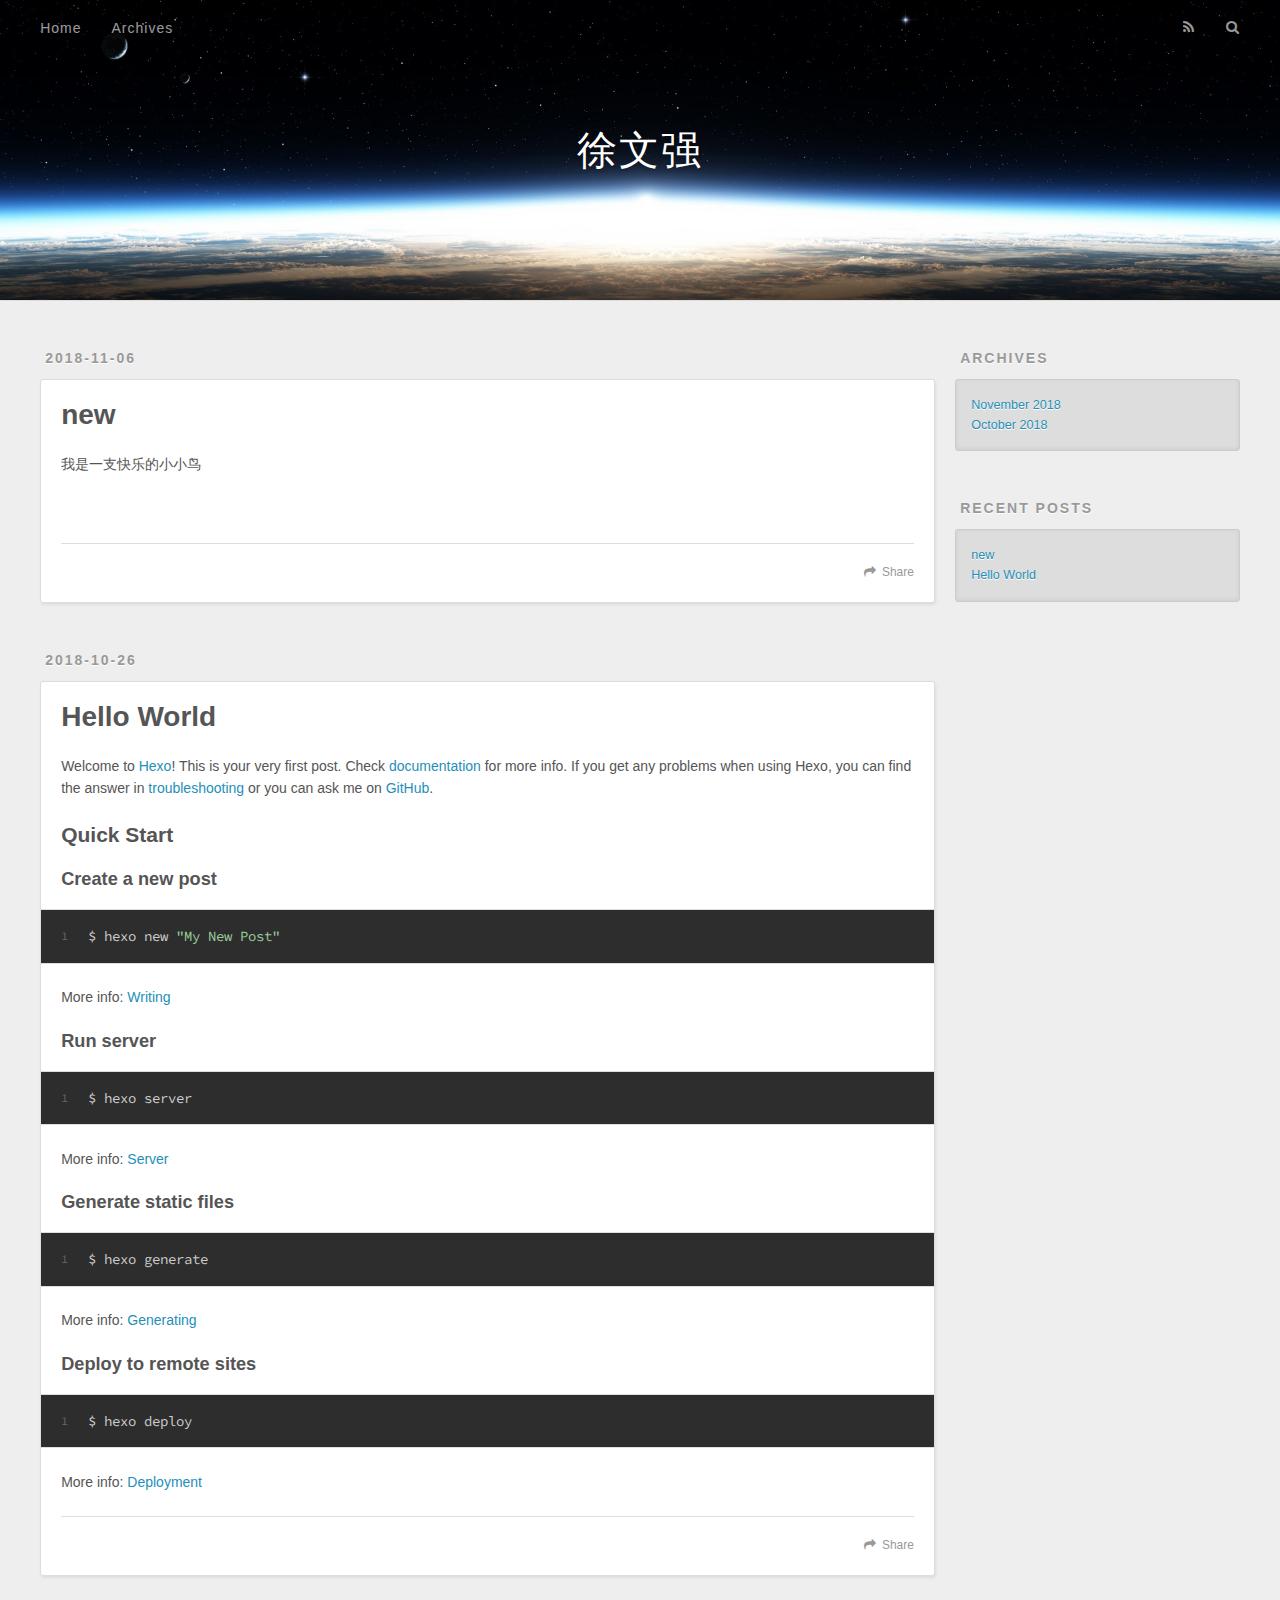
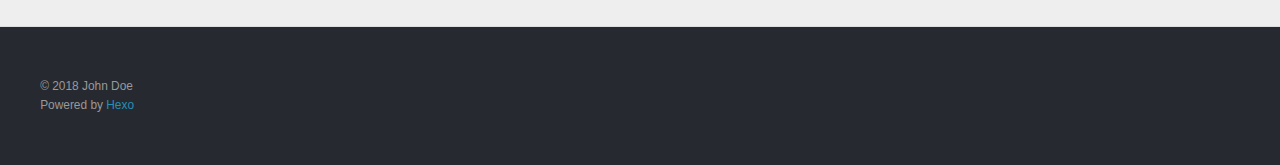
==== index.html @ 840faae7 "Site updated: 2018-11-06 19:51:55" ====
<!DOCTYPE html>
<html>
<head><meta name="generator" content="Hexo 3.8.0">
  <meta charset="utf-8">
  

  
  <title>徐文强</title>
  <meta name="viewport" content="width=device-width, initial-scale=1, maximum-scale=1">
  <meta property="og:type" content="website">
<meta property="og:title" content="徐文强">
<meta property="og:url" content="http://yoursite.com/index.html">
<meta property="og:site_name" content="徐文强">
<meta property="og:locale" content="default">
<meta name="twitter:card" content="summary">
<meta name="twitter:title" content="徐文强">
  
    <link rel="alternate" href="/atom.xml" title="徐文强" type="application/atom+xml">
  
  
    <link rel="icon" href="/favicon.png">
  
  
    <link href="//fonts.googleapis.com/css?family=Source+Code+Pro" rel="stylesheet" type="text/css">
  
  <link rel="stylesheet" href="/css/style.css">
</head>
</html>
<body>
  <div id="container">
    <div id="wrap">
      <header id="header">
  <div id="banner"></div>
  <div id="header-outer" class="outer">
    <div id="header-title" class="inner">
      <h1 id="logo-wrap">
        <a href="/" id="logo">徐文强</a>
      </h1>
      
    </div>
    <div id="header-inner" class="inner">
      <nav id="main-nav">
        <a id="main-nav-toggle" class="nav-icon"></a>
        
          <a class="main-nav-link" href="/">Home</a>
        
          <a class="main-nav-link" href="/archives">Archives</a>
        
      </nav>
      <nav id="sub-nav">
        
          <a id="nav-rss-link" class="nav-icon" href="/atom.xml" title="RSS Feed"></a>
        
        <a id="nav-search-btn" class="nav-icon" title="Search"></a>
      </nav>
      <div id="search-form-wrap">
        <form action="//google.com/search" method="get" accept-charset="UTF-8" class="search-form"><input type="search" name="q" class="search-form-input" placeholder="Search"><button type="submit" class="search-form-submit">&#xF002;</button><input type="hidden" name="sitesearch" value="http://yoursite.com"></form>
      </div>
    </div>
  </div>
</header>
      <div class="outer">
        <section id="main">
  
    <article id="post-new" class="article article-type-post" itemscope="" itemprop="blogPost">
  <div class="article-meta">
    <a href="/2018/11/06/new/" class="article-date">
  <time datetime="2018-11-06T11:34:15.000Z" itemprop="datePublished">2018-11-06</time>
</a>
    
  </div>
  <div class="article-inner">
    
    
      <header class="article-header">
        
  
    <h1 itemprop="name">
      <a class="article-title" href="/2018/11/06/new/">new</a>
    </h1>
  

      </header>
    
    <div class="article-entry" itemprop="articleBody">
      
        <p>我是一支快乐的小小鸟</p>
<p><img src="https://ss2.bdstatic.com/70cFvnSh_Q1YnxGkpoWK1HF6hhy/it/u=3078873712,1340878922&amp;fm=26&amp;gp=0.jpg" alt=""></p>
<p><img src="tk.jpg" alt=""></p>

      
    </div>
    <footer class="article-footer">
      <a data-url="http://yoursite.com/2018/11/06/new/" data-id="cjo5ocd5i0000rgv8d9oegjop" class="article-share-link">Share</a>
      
      
    </footer>
  </div>
  
</article>


  
    <article id="post-hello-world" class="article article-type-post" itemscope="" itemprop="blogPost">
  <div class="article-meta">
    <a href="/2018/10/26/hello-world/" class="article-date">
  <time datetime="2018-10-26T09:02:58.783Z" itemprop="datePublished">2018-10-26</time>
</a>
    
  </div>
  <div class="article-inner">
    
    
      <header class="article-header">
        
  
    <h1 itemprop="name">
      <a class="article-title" href="/2018/10/26/hello-world/">Hello World</a>
    </h1>
  

      </header>
    
    <div class="article-entry" itemprop="articleBody">
      
        <p>Welcome to <a href="https://hexo.io/" target="_blank" rel="noopener">Hexo</a>! This is your very first post. Check <a href="https://hexo.io/docs/" target="_blank" rel="noopener">documentation</a> for more info. If you get any problems when using Hexo, you can find the answer in <a href="https://hexo.io/docs/troubleshooting.html" target="_blank" rel="noopener">troubleshooting</a> or you can ask me on <a href="https://github.com/hexojs/hexo/issues" target="_blank" rel="noopener">GitHub</a>.</p>
<h2 id="Quick-Start"><a href="#Quick-Start" class="headerlink" title="Quick Start"></a>Quick Start</h2><h3 id="Create-a-new-post"><a href="#Create-a-new-post" class="headerlink" title="Create a new post"></a>Create a new post</h3><figure class="highlight bash"><table><tr><td class="gutter"><pre><span class="line">1</span><br></pre></td><td class="code"><pre><span class="line">$ hexo new <span class="string">"My New Post"</span></span><br></pre></td></tr></table></figure>
<p>More info: <a href="https://hexo.io/docs/writing.html" target="_blank" rel="noopener">Writing</a></p>
<h3 id="Run-server"><a href="#Run-server" class="headerlink" title="Run server"></a>Run server</h3><figure class="highlight bash"><table><tr><td class="gutter"><pre><span class="line">1</span><br></pre></td><td class="code"><pre><span class="line">$ hexo server</span><br></pre></td></tr></table></figure>
<p>More info: <a href="https://hexo.io/docs/server.html" target="_blank" rel="noopener">Server</a></p>
<h3 id="Generate-static-files"><a href="#Generate-static-files" class="headerlink" title="Generate static files"></a>Generate static files</h3><figure class="highlight bash"><table><tr><td class="gutter"><pre><span class="line">1</span><br></pre></td><td class="code"><pre><span class="line">$ hexo generate</span><br></pre></td></tr></table></figure>
<p>More info: <a href="https://hexo.io/docs/generating.html" target="_blank" rel="noopener">Generating</a></p>
<h3 id="Deploy-to-remote-sites"><a href="#Deploy-to-remote-sites" class="headerlink" title="Deploy to remote sites"></a>Deploy to remote sites</h3><figure class="highlight bash"><table><tr><td class="gutter"><pre><span class="line">1</span><br></pre></td><td class="code"><pre><span class="line">$ hexo deploy</span><br></pre></td></tr></table></figure>
<p>More info: <a href="https://hexo.io/docs/deployment.html" target="_blank" rel="noopener">Deployment</a></p>

      
    </div>
    <footer class="article-footer">
      <a data-url="http://yoursite.com/2018/10/26/hello-world/" data-id="cjo5ocd6e0001rgv8rehwgqtw" class="article-share-link">Share</a>
      
      
    </footer>
  </div>
  
</article>


  


</section>
        
          <aside id="sidebar">
  
    

  
    

  
    
  
    
  <div class="widget-wrap">
    <h3 class="widget-title">Archives</h3>
    <div class="widget">
      <ul class="archive-list"><li class="archive-list-item"><a class="archive-list-link" href="/archives/2018/11/">November 2018</a></li><li class="archive-list-item"><a class="archive-list-link" href="/archives/2018/10/">October 2018</a></li></ul>
    </div>
  </div>


  
    
  <div class="widget-wrap">
    <h3 class="widget-title">Recent Posts</h3>
    <div class="widget">
      <ul>
        
          <li>
            <a href="/2018/11/06/new/">new</a>
          </li>
        
          <li>
            <a href="/2018/10/26/hello-world/">Hello World</a>
          </li>
        
      </ul>
    </div>
  </div>

  
</aside>
        
      </div>
      <footer id="footer">
  
  <div class="outer">
    <div id="footer-info" class="inner">
      &copy; 2018 John Doe<br>
      Powered by <a href="http://hexo.io/" target="_blank">Hexo</a>
    </div>
  </div>
</footer>
    </div>
    <nav id="mobile-nav">
  
    <a href="/" class="mobile-nav-link">Home</a>
  
    <a href="/archives" class="mobile-nav-link">Archives</a>
  
</nav>
    

<script src="//ajax.googleapis.com/ajax/libs/jquery/2.0.3/jquery.min.js"></script>


  <link rel="stylesheet" href="/fancybox/jquery.fancybox.css">
  <script src="/fancybox/jquery.fancybox.pack.js"></script>


<script src="/js/script.js"></script>



  </div>
</body>
</html>
---- css/style.css ----
body {
  width: 100%;
}
body:before,
body:after {
  content: "";
  display: table;
}
body:after {
  clear: both;
}
html,
body,
div,
span,
applet,
object,
iframe,
h1,
h2,
h3,
h4,
h5,
h6,
p,
blockquote,
pre,
a,
abbr,
acronym,
address,
big,
cite,
code,
del,
dfn,
em,
img,
ins,
kbd,
q,
s,
samp,
small,
strike,
strong,
sub,
sup,
tt,
var,
dl,
dt,
dd,
ol,
ul,
li,
fieldset,
form,
label,
legend,
table,
caption,
tbody,
tfoot,
thead,
tr,
th,
td {
  margin: 0;
  padding: 0;
  border: 0;
  outline: 0;
  font-weight: inherit;
  font-style: inherit;
  font-family: inherit;
  font-size: 100%;
  vertical-align: baseline;
}
body {
  line-height: 1;
  color: #000;
  background: #fff;
}
ol,
ul {
  list-style: none;
}
table {
  border-collapse: separate;
  border-spacing: 0;
  vertical-align: middle;
}
caption,
th,
td {
  text-align: left;
  font-weight: normal;
  vertical-align: middle;
}
a img {
  border: none;
}
input,
button {
  margin: 0;
  padding: 0;
}
input::-moz-focus-inner,
button::-moz-focus-inner {
  border: 0;
  padding: 0;
}
@font-face {
  font-family: FontAwesome;
  font-style: normal;
  font-weight: normal;
  src: url("fonts/fontawesome-webfont.eot?v=#4.0.3");
  src: url("fonts/fontawesome-webfont.eot?#iefix&v=#4.0.3") format("embedded-opentype"), url("fonts/fontawesome-webfont.woff?v=#4.0.3") format("woff"), url("fonts/fontawesome-webfont.ttf?v=#4.0.3") format("truetype"), url("fonts/fontawesome-webfont.svg#fontawesomeregular?v=#4.0.3") format("svg");
}
html,
body,
#container {
  height: 100%;
}
body {
  background: #eee;
  font: 14px -apple-system, BlinkMacSystemFont, "Segoe UI", "Roboto", "Oxygen", "Ubuntu", "Cantarell", "Fira Sans", "Droid Sans", "Helvetica Neue", sans-serif;
  -webkit-text-size-adjust: 100%;
}
.outer {
  max-width: 1220px;
  margin: 0 auto;
  padding: 0 20px;
}
.outer:before,
.outer:after {
  content: "";
  display: table;
}
.outer:after {
  clear: both;
}
.inner {
  display: inline;
  float: left;
  width: 98.33333333333333%;
  margin: 0 0.833333333333333%;
}
.left,
.alignleft {
  float: left;
}
.right,
.alignright {
  float: right;
}
.clear {
  clear: both;
}
#container {
  position: relative;
}
.mobile-nav-on {
  overflow: hidden;
}
#wrap {
  height: 100%;
  width: 100%;
  position: absolute;
  top: 0;
  left: 0;
  -webkit-transition: 0.2s ease-out;
  -moz-transition: 0.2s ease-out;
  -ms-transition: 0.2s ease-out;
  transition: 0.2s ease-out;
  z-index: 1;
  background: #eee;
}
.mobile-nav-on #wrap {
  left: 280px;
}
@media screen and (min-width: 768px) {
  #main {
    display: inline;
    float: left;
    width: 73.33333333333333%;
    margin: 0 0.833333333333333%;
  }
}
.article-date,
.article-category-link,
.archive-year,
.widget-title {
  text-decoration: none;
  text-transform: uppercase;
  letter-spacing: 2px;
  color: #999;
  margin-bottom: 1em;
  margin-left: 5px;
  line-height: 1em;
  text-shadow: 0 1px #fff;
  font-weight: bold;
}
.article-inner,
.archive-article-inner {
  background: #fff;
  -webkit-box-shadow: 1px 2px 3px #ddd;
  box-shadow: 1px 2px 3px #ddd;
  border: 1px solid #ddd;
  border-radius: 3px;
}
.article-entry h1,
.widget h1 {
  font-size: 2em;
}
.article-entry h2,
.widget h2 {
  font-size: 1.5em;
}
.article-entry h3,
.widget h3 {
  font-size: 1.3em;
}
.article-entry h4,
.widget h4 {
  font-size: 1.2em;
}
.article-entry h5,
.widget h5 {
  font-size: 1em;
}
.article-entry h6,
.widget h6 {
  font-size: 1em;
  color: #999;
}
.article-entry hr,
.widget hr {
  border: 1px dashed #ddd;
}
.article-entry strong,
.widget strong {
  font-weight: bold;
}
.article-entry em,
.widget em,
.article-entry cite,
.widget cite {
  font-style: italic;
}
.article-entry sup,
.widget sup,
.article-entry sub,
.widget sub {
  font-size: 0.75em;
  line-height: 0;
  position: relative;
  vertical-align: baseline;
}
.article-entry sup,
.widget sup {
  top: -0.5em;
}
.article-entry sub,
.widget sub {
  bottom: -0.2em;
}
.article-entry small,
.widget small {
  font-size: 0.85em;
}
.article-entry acronym,
.widget acronym,
.article-entry abbr,
.widget abbr {
  border-bottom: 1px dotted;
}
.article-entry ul,
.widget ul,
.article-entry ol,
.widget ol,
.article-entry dl,
.widget dl {
  margin: 0 20px;
  line-height: 1.6em;
}
.article-entry ul ul,
.widget ul ul,
.article-entry ol ul,
.widget ol ul,
.article-entry ul ol,
.widget ul ol,
.article-entry ol ol,
.widget ol ol {
  margin-top: 0;
  margin-bottom: 0;
}
.article-entry ul,
.widget ul {
  list-style: disc;
}
.article-entry ol,
.widget ol {
  list-style: decimal;
}
.article-entry dt,
.widget dt {
  font-weight: bold;
}
#header {
  height: 300px;
  position: relative;
  border-bottom: 1px solid #ddd;
}
#header:before,
#header:after {
  content: "";
  position: absolute;
  left: 0;
  right: 0;
  height: 40px;
}
#header:before {
  top: 0;
  background: -webkit-linear-gradient(rgba(0,0,0,0.2), transparent);
  background: -moz-linear-gradient(rgba(0,0,0,0.2), transparent);
  background: -ms-linear-gradient(rgba(0,0,0,0.2), transparent);
  background: linear-gradient(rgba(0,0,0,0.2), transparent);
}
#header:after {
  bottom: 0;
  background: -webkit-linear-gradient(transparent, rgba(0,0,0,0.2));
  background: -moz-linear-gradient(transparent, rgba(0,0,0,0.2));
  background: -ms-linear-gradient(transparent, rgba(0,0,0,0.2));
  background: linear-gradient(transparent, rgba(0,0,0,0.2));
}
#header-outer {
  height: 100%;
  position: relative;
}
#header-inner {
  position: relative;
  overflow: hidden;
}
#banner {
  position: absolute;
  top: 0;
  left: 0;
  width: 100%;
  height: 100%;
  background: url("images/banner.jpg") center #000;
  -webkit-background-size: cover;
  -moz-background-size: cover;
  background-size: cover;
  z-index: -1;
}
#header-title {
  text-align: center;
  height: 40px;
  position: absolute;
  top: 50%;
  left: 0;
  margin-top: -20px;
}
#logo,
#subtitle {
  text-decoration: none;
  color: #fff;
  font-weight: 300;
  text-shadow: 0 1px 4px rgba(0,0,0,0.3);
}
#logo {
  font-size: 40px;
  line-height: 40px;
  letter-spacing: 2px;
}
#subtitle {
  font-size: 16px;
  line-height: 16px;
  letter-spacing: 1px;
}
#subtitle-wrap {
  margin-top: 16px;
}
#main-nav {
  float: left;
  margin-left: -15px;
}
.nav-icon,
.main-nav-link {
  float: left;
  color: #fff;
  opacity: 0.6;
  text-decoration: none;
  text-shadow: 0 1px rgba(0,0,0,0.2);
  -webkit-transition: opacity 0.2s;
  -moz-transition: opacity 0.2s;
  -ms-transition: opacity 0.2s;
  transition: opacity 0.2s;
  display: block;
  padding: 20px 15px;
}
.nav-icon:hover,
.main-nav-link:hover {
  opacity: 1;
}
.nav-icon {
  font-family: FontAwesome;
  text-align: center;
  font-size: 14px;
  width: 14px;
  height: 14px;
  padding: 20px 15px;
  position: relative;
  cursor: pointer;
}
.main-nav-link {
  font-weight: 300;
  letter-spacing: 1px;
}
@media screen and (max-width: 479px) {
  .main-nav-link {
    display: none;
  }
}
#main-nav-toggle {
  display: none;
}
#main-nav-toggle:before {
  content: "\f0c9";
}
@media screen and (max-width: 479px) {
  #main-nav-toggle {
    display: block;
  }
}
#sub-nav {
  float: right;
  margin-right: -15px;
}
#nav-rss-link:before {
  content: "\f09e";
}
#nav-search-btn:before {
  content: "\f002";
}
#search-form-wrap {
  position: absolute;
  top: 15px;
  width: 150px;
  height: 30px;
  right: -150px;
  opacity: 0;
  -webkit-transition: 0.2s ease-out;
  -moz-transition: 0.2s ease-out;
  -ms-transition: 0.2s ease-out;
  transition: 0.2s ease-out;
}
#search-form-wrap.on {
  opacity: 1;
  right: 0;
}
@media screen and (max-width: 479px) {
  #search-form-wrap {
    width: 100%;
    right: -100%;
  }
}
.search-form {
  position: absolute;
  top: 0;
  left: 0;
  right: 0;
  background: #fff;
  padding: 5px 15px;
  border-radius: 15px;
  -webkit-box-shadow: 0 0 10px rgba(0,0,0,0.3);
  box-shadow: 0 0 10px rgba(0,0,0,0.3);
}
.search-form-input {
  border: none;
  background: none;
  color: #555;
  width: 100%;
  font: 13px -apple-system, BlinkMacSystemFont, "Segoe UI", "Roboto", "Oxygen", "Ubuntu", "Cantarell", "Fira Sans", "Droid Sans", "Helvetica Neue", sans-serif;
  outline: none;
}
.search-form-input::-webkit-search-results-decoration,
.search-form-input::-webkit-search-cancel-button {
  -webkit-appearance: none;
}
.search-form-submit {
  position: absolute;
  top: 50%;
  right: 10px;
  margin-top: -7px;
  font: 13px FontAwesome;
  border: none;
  background: none;
  color: #bbb;
  cursor: pointer;
}
.search-form-submit:hover,
.search-form-submit:focus {
  color: #777;
}
.article {
  margin: 50px 0;
}
.article-inner {
  overflow: hidden;
}
.article-meta:before,
.article-meta:after {
  content: "";
  display: table;
}
.article-meta:after {
  clear: both;
}
.article-date {
  float: left;
}
.article-category {
  float: left;
  line-height: 1em;
  color: #ccc;
  text-shadow: 0 1px #fff;
  margin-left: 8px;
}
.article-category:before {
  content: "\2022";
}
.article-category-link {
  margin: 0 12px 1em;
}
.article-header {
  padding: 20px 20px 0;
}
.article-title {
  text-decoration: none;
  font-size: 2em;
  font-weight: bold;
  color: #555;
  line-height: 1.1em;
  -webkit-transition: color 0.2s;
  -moz-transition: color 0.2s;
  -ms-transition: color 0.2s;
  transition: color 0.2s;
}
a.article-title:hover {
  color: #258fb8;
}
.article-entry {
  color: #555;
  padding: 0 20px;
}
.article-entry:before,
.article-entry:after {
  content: "";
  display: table;
}
.article-entry:after {
  clear: both;
}
.article-entry p,
.article-entry table {
  line-height: 1.6em;
  margin: 1.6em 0;
}
.article-entry h1,
.article-entry h2,
.article-entry h3,
.article-entry h4,
.article-entry h5,
.article-entry h6 {
  font-weight: bold;
}
.article-entry h1,
.article-entry h2,
.article-entry h3,
.article-entry h4,
.article-entry h5,
.article-entry h6 {
  line-height: 1.1em;
  margin: 1.1em 0;
}
.article-entry a {
  color: #258fb8;
  text-decoration: none;
}
.article-entry a:hover {
  text-decoration: underline;
}
.article-entry ul,
.article-entry ol,
.article-entry dl {
  margin-top: 1.6em;
  margin-bottom: 1.6em;
}
.article-entry img,
.article-entry video {
  max-width: 100%;
  height: auto;
  display: block;
  margin: auto;
}
.article-entry iframe {
  border: none;
}
.article-entry table {
  width: 100%;
  border-collapse: collapse;
  border-spacing: 0;
}
.article-entry th {
  font-weight: bold;
  border-bottom: 3px solid #ddd;
  padding-bottom: 0.5em;
}
.article-entry td {
  border-bottom: 1px solid #ddd;
  padding: 10px 0;
}
.article-entry blockquote {
  font-family: Georgia, "Times New Roman", serif;
  font-size: 1.4em;
  margin: 1.6em 20px;
  text-align: center;
}
.article-entry blockquote footer {
  font-size: 14px;
  margin: 1.6em 0;
  font-family: -apple-system, BlinkMacSystemFont, "Segoe UI", "Roboto", "Oxygen", "Ubuntu", "Cantarell", "Fira Sans", "Droid Sans", "Helvetica Neue", sans-serif;
}
.article-entry blockquote footer cite:before {
  content: "—";
  padding: 0 0.5em;
}
.article-entry .pullquote {
  text-align: left;
  width: 45%;
  margin: 0;
}
.article-entry .pullquote.left {
  margin-left: 0.5em;
  margin-right: 1em;
}
.article-entry .pullquote.right {
  margin-right: 0.5em;
  margin-left: 1em;
}
.article-entry .caption {
  color: #999;
  display: block;
  font-size: 0.9em;
  margin-top: 0.5em;
  position: relative;
  text-align: center;
}
.article-entry .video-container {
  position: relative;
  padding-top: 56.25%;
  height: 0;
  overflow: hidden;
}
.article-entry .video-container iframe,
.article-entry .video-container object,
.article-entry .video-container embed {
  position: absolute;
  top: 0;
  left: 0;
  width: 100%;
  height: 100%;
  margin-top: 0;
}
.article-more-link a {
  display: inline-block;
  line-height: 1em;
  padding: 6px 15px;
  border-radius: 15px;
  background: #eee;
  color: #999;
  text-shadow: 0 1px #fff;
  text-decoration: none;
}
.article-more-link a:hover {
  background: #258fb8;
  color: #fff;
  text-decoration: none;
  text-shadow: 0 1px #1e7293;
}
.article-footer {
  font-size: 0.85em;
  line-height: 1.6em;
  border-top: 1px solid #ddd;
  padding-top: 1.6em;
  margin: 0 20px 20px;
}
.article-footer:before,
.article-footer:after {
  content: "";
  display: table;
}
.article-footer:after {
  clear: both;
}
.article-footer a {
  color: #999;
  text-decoration: none;
}
.article-footer a:hover {
  color: #555;
}
.article-tag-list-item {
  float: left;
  margin-right: 10px;
}
.article-tag-list-link:before {
  content: "#";
}
.article-comment-link {
  float: right;
}
.article-comment-link:before {
  content: "\f075";
  font-family: FontAwesome;
  padding-right: 8px;
}
.article-share-link {
  cursor: pointer;
  float: right;
  margin-left: 20px;
}
.article-share-link:before {
  content: "\f064";
  font-family: FontAwesome;
  padding-right: 6px;
}
#article-nav {
  position: relative;
}
#article-nav:before,
#article-nav:after {
  content: "";
  display: table;
}
#article-nav:after {
  clear: both;
}
@media screen and (min-width: 768px) {
  #article-nav {
    margin: 50px 0;
  }
  #article-nav:before {
    width: 8px;
    height: 8px;
    position: absolute;
    top: 50%;
    left: 50%;
    margin-top: -4px;
    margin-left: -4px;
    content: "";
    border-radius: 50%;
    background: #ddd;
    -webkit-box-shadow: 0 1px 2px #fff;
    box-shadow: 0 1px 2px #fff;
  }
}
.article-nav-link-wrap {
  text-decoration: none;
  text-shadow: 0 1px #fff;
  color: #999;
  -webkit-box-sizing: border-box;
  -moz-box-sizing: border-box;
  box-sizing: border-box;
  margin-top: 50px;
  text-align: center;
  display: block;
}
.article-nav-link-wrap:hover {
  color: #555;
}
@media screen and (min-width: 768px) {
  .article-nav-link-wrap {
    width: 50%;
    margin-top: 0;
  }
}
@media screen and (min-width: 768px) {
  #article-nav-newer {
    float: left;
    text-align: right;
    padding-right: 20px;
  }
}
@media screen and (min-width: 768px) {
  #article-nav-older {
    float: right;
    text-align: left;
    padding-left: 20px;
  }
}
.article-nav-caption {
  text-transform: uppercase;
  letter-spacing: 2px;
  color: #ddd;
  line-height: 1em;
  font-weight: bold;
}
#article-nav-newer .article-nav-caption {
  margin-right: -2px;
}
.article-nav-title {
  font-size: 0.85em;
  line-height: 1.6em;
  margin-top: 0.5em;
}
.article-share-box {
  position: absolute;
  display: none;
  background: #fff;
  -webkit-box-shadow: 1px 2px 10px rgba(0,0,0,0.2);
  box-shadow: 1px 2px 10px rgba(0,0,0,0.2);
  border-radius: 3px;
  margin-left: -145px;
  overflow: hidden;
  z-index: 1;
}
.article-share-box.on {
  display: block;
}
.article-share-input {
  width: 100%;
  background: none;
  -webkit-box-sizing: border-box;
  -moz-box-sizing: border-box;
  box-sizing: border-box;
  font: 14px -apple-system, BlinkMacSystemFont, "Segoe UI", "Roboto", "Oxygen", "Ubuntu", "Cantarell", "Fira Sans", "Droid Sans", "Helvetica Neue", sans-serif;
  padding: 0 15px;
  color: #555;
  outline: none;
  border: 1px solid #ddd;
  border-radius: 3px 3px 0 0;
  height: 36px;
  line-height: 36px;
}
.article-share-links {
  background: #eee;
}
.article-share-links:before,
.article-share-links:after {
  content: "";
  display: table;
}
.article-share-links:after {
  clear: both;
}
.article-share-twitter,
.article-share-facebook,
.article-share-pinterest,
.article-share-google {
  width: 50px;
  height: 36px;
  display: block;
  float: left;
  position: relative;
  color: #999;
  text-shadow: 0 1px #fff;
}
.article-share-twitter:before,
.article-share-facebook:before,
.article-share-pinterest:before,
.article-share-google:before {
  font-size: 20px;
  font-family: FontAwesome;
  width: 20px;
  height: 20px;
  position: absolute;
  top: 50%;
  left: 50%;
  margin-top: -10px;
  margin-left: -10px;
  text-align: center;
}
.article-share-twitter:hover,
.article-share-facebook:hover,
.article-share-pinterest:hover,
.article-share-google:hover {
  color: #fff;
}
.article-share-twitter:before {
  content: "\f099";
}
.article-share-twitter:hover {
  background: #00aced;
  text-shadow: 0 1px #008abe;
}
.article-share-facebook:before {
  content: "\f09a";
}
.article-share-facebook:hover {
  background: #3b5998;
  text-shadow: 0 1px #2f477a;
}
.article-share-pinterest:before {
  content: "\f0d2";
}
.article-share-pinterest:hover {
  background: #cb2027;
  text-shadow: 0 1px #a21a1f;
}
.article-share-google:before {
  content: "\f0d5";
}
.article-share-google:hover {
  background: #dd4b39;
  text-shadow: 0 1px #be3221;
}
.article-gallery {
  background: #000;
  position: relative;
}
.article-gallery-photos {
  position: relative;
  overflow: hidden;
}
.article-gallery-img {
  display: none;
  max-width: 100%;
}
.article-gallery-img:first-child {
  display: block;
}
.article-gallery-img.loaded {
  position: absolute;
  display: block;
}
.article-gallery-img img {
  display: block;
  max-width: 100%;
  margin: 0 auto;
}
#comments {
  background: #fff;
  -webkit-box-shadow: 1px 2px 3px #ddd;
  box-shadow: 1px 2px 3px #ddd;
  padding: 20px;
  border: 1px solid #ddd;
  border-radius: 3px;
  margin: 50px 0;
}
#comments a {
  color: #258fb8;
}
.archives-wrap {
  margin: 50px 0;
}
.archives:before,
.archives:after {
  content: "";
  display: table;
}
.archives:after {
  clear: both;
}
.archive-year-wrap {
  margin-bottom: 1em;
}
.archives {
  -webkit-column-gap: 10px;
  -moz-column-gap: 10px;
  column-gap: 10px;
}
@media screen and (min-width: 480px) and (max-width: 767px) {
  .archives {
    -webkit-column-count: 2;
    -moz-column-count: 2;
    column-count: 2;
  }
}
@media screen and (min-width: 768px) {
  .archives {
    -webkit-column-count: 3;
    -moz-column-count: 3;
    column-count: 3;
  }
}
.archive-article {
  -webkit-column-break-inside: avoid;
  page-break-inside: avoid;
  overflow: hidden;
  break-inside: avoid-column;
}
.archive-article-inner {
  padding: 10px;
  margin-bottom: 15px;
}
.archive-article-title {
  text-decoration: none;
  font-weight: bold;
  color: #555;
  -webkit-transition: color 0.2s;
  -moz-transition: color 0.2s;
  -ms-transition: color 0.2s;
  transition: color 0.2s;
  line-height: 1.6em;
}
.archive-article-title:hover {
  color: #258fb8;
}
.archive-article-footer {
  margin-top: 1em;
}
.archive-article-date {
  color: #999;
  text-decoration: none;
  font-size: 0.85em;
  line-height: 1em;
  margin-bottom: 0.5em;
  display: block;
}
#page-nav {
  margin: 50px auto;
  background: #fff;
  -webkit-box-shadow: 1px 2px 3px #ddd;
  box-shadow: 1px 2px 3px #ddd;
  border: 1px solid #ddd;
  border-radius: 3px;
  text-align: center;
  color: #999;
  overflow: hidden;
}
#page-nav:before,
#page-nav:after {
  content: "";
  display: table;
}
#page-nav:after {
  clear: both;
}
#page-nav a,
#page-nav span {
  padding: 10px 20px;
  line-height: 1;
  height: 2ex;
}
#page-nav a {
  color: #999;
  text-decoration: none;
}
#page-nav a:hover {
  background: #999;
  color: #fff;
}
#page-nav .prev {
  float: left;
}
#page-nav .next {
  float: right;
}
#page-nav .page-number {
  display: inline-block;
}
@media screen and (max-width: 479px) {
  #page-nav .page-number {
    display: none;
  }
}
#page-nav .current {
  color: #555;
  font-weight: bold;
}
#page-nav .space {
  color: #ddd;
}
#footer {
  background: #262a30;
  padding: 50px 0;
  border-top: 1px solid #ddd;
  color: #999;
}
#footer a {
  color: #258fb8;
  text-decoration: none;
}
#footer a:hover {
  text-decoration: underline;
}
#footer-info {
  line-height: 1.6em;
  font-size: 0.85em;
}
.article-entry pre,
.article-entry .highlight {
  background: #2d2d2d;
  margin: 0 -20px;
  padding: 15px 20px;
  border-style: solid;
  border-color: #ddd;
  border-width: 1px 0;
  overflow: auto;
  color: #ccc;
  line-height: 22.400000000000002px;
}
.article-entry .highlight .gutter pre,
.article-entry .gist .gist-file .gist-data .line-numbers {
  color: #666;
  font-size: 0.85em;
}
.article-entry pre,
.article-entry code {
  font-family: "Source Code Pro", Consolas, Monaco, Menlo, Consolas, monospace;
}
.article-entry code {
  background: #eee;
  text-shadow: 0 1px #fff;
  padding: 0 0.3em;
}
.article-entry pre code {
  background: none;
  text-shadow: none;
  padding: 0;
}
.article-entry .highlight pre {
  border: none;
  margin: 0;
  padding: 0;
}
.article-entry .highlight table {
  margin: 0;
  width: auto;
}
.article-entry .highlight td {
  border: none;
  padding: 0;
}
.article-entry .highlight figcaption {
  font-size: 0.85em;
  color: #999;
  line-height: 1em;
  margin-bottom: 1em;
}
.article-entry .highlight figcaption:before,
.article-entry .highlight figcaption:after {
  content: "";
  display: table;
}
.article-entry .highlight figcaption:after {
  clear: both;
}
.article-entry .highlight figcaption a {
  float: right;
}
.article-entry .highlight .gutter pre {
  text-align: right;
  padding-right: 20px;
}
.article-entry .highlight .line {
  height: 22.400000000000002px;
}
.article-entry .highlight .line.marked {
  background: #515151;
}
.article-entry .gist {
  margin: 0 -20px;
  border-style: solid;
  border-color: #ddd;
  border-width: 1px 0;
  background: #2d2d2d;
  padding: 15px 20px 15px 0;
}
.article-entry .gist .gist-file {
  border: none;
  font-family: "Source Code Pro", Consolas, Monaco, Menlo, Consolas, monospace;
  margin: 0;
}
.article-entry .gist .gist-file .gist-data {
  background: none;
  border: none;
}
.article-entry .gist .gist-file .gist-data .line-numbers {
  background: none;
  border: none;
  padding: 0 20px 0 0;
}
.article-entry .gist .gist-file .gist-data .line-data {
  padding: 0 !important;
}
.article-entry .gist .gist-file .highlight {
  margin: 0;
  padding: 0;
  border: none;
}
.article-entry .gist .gist-file .gist-meta {
  background: #2d2d2d;
  color: #999;
  font: 0.85em -apple-system, BlinkMacSystemFont, "Segoe UI", "Roboto", "Oxygen", "Ubuntu", "Cantarell", "Fira Sans", "Droid Sans", "Helvetica Neue", sans-serif;
  text-shadow: 0 0;
  padding: 0;
  margin-top: 1em;
  margin-left: 20px;
}
.article-entry .gist .gist-file .gist-meta a {
  color: #258fb8;
  font-weight: normal;
}
.article-entry .gist .gist-file .gist-meta a:hover {
  text-decoration: underline;
}
pre .comment,
pre .title {
  color: #999;
}
pre .variable,
pre .attribute,
pre .tag,
pre .regexp,
pre .ruby .constant,
pre .xml .tag .title,
pre .xml .pi,
pre .xml .doctype,
pre .html .doctype,
pre .css .id,
pre .css .class,
pre .css .pseudo {
  color: #f2777a;
}
pre .number,
pre .preprocessor,
pre .built_in,
pre .literal,
pre .params,
pre .constant {
  color: #f99157;
}
pre .class,
pre .ruby .class .title,
pre .css .rules .attribute {
  color: #9c9;
}
pre .string,
pre .value,
pre .inheritance,
pre .header,
pre .ruby .symbol,
pre .xml .cdata {
  color: #9c9;
}
pre .css .hexcolor {
  color: #6cc;
}
pre .function,
pre .python .decorator,
pre .python .title,
pre .ruby .function .title,
pre .ruby .title .keyword,
pre .perl .sub,
pre .javascript .title,
pre .coffeescript .title {
  color: #69c;
}
pre .keyword,
pre .javascript .function {
  color: #c9c;
}
@media screen and (max-width: 479px) {
  #mobile-nav {
    position: absolute;
    top: 0;
    left: 0;
    width: 280px;
    height: 100%;
    background: #191919;
    border-right: 1px solid #fff;
  }
}
@media screen and (max-width: 479px) {
  .mobile-nav-link {
    display: block;
    color: #999;
    text-decoration: none;
    padding: 15px 20px;
    font-weight: bold;
  }
  .mobile-nav-link:hover {
    color: #fff;
  }
}
@media screen and (min-width: 768px) {
  #sidebar {
    display: inline;
    float: left;
    width: 23.333333333333332%;
    margin: 0 0.833333333333333%;
  }
}
.widget-wrap {
  margin: 50px 0;
}
.widget {
  color: #777;
  text-shadow: 0 1px #fff;
  background: #ddd;
  -webkit-box-shadow: 0 -1px 4px #ccc inset;
  box-shadow: 0 -1px 4px #ccc inset;
  border: 1px solid #ccc;
  padding: 15px;
  border-radius: 3px;
}
.widget a {
  color: #258fb8;
  text-decoration: none;
}
.widget a:hover {
  text-decoration: underline;
}
.widget ul ul,
.widget ol ul,
.widget dl ul,
.widget ul ol,
.widget ol ol,
.widget dl ol,
.widget ul dl,
.widget ol dl,
.widget dl dl {
  margin-left: 15px;
  list-style: disc;
}
.widget {
  line-height: 1.6em;
  word-wrap: break-word;
  font-size: 0.9em;
}
.widget ul,
.widget ol {
  list-style: none;
  margin: 0;
}
.widget ul ul,
.widget ol ul,
.widget ul ol,
.widget ol ol {
  margin: 0 20px;
}
.widget ul ul,
.widget ol ul {
  list-style: disc;
}
.widget ul ol,
.widget ol ol {
  list-style: decimal;
}
.category-list-count,
.tag-list-count,
.archive-list-count {
  padding-left: 5px;
  color: #999;
  font-size: 0.85em;
}
.category-list-count:before,
.tag-list-count:before,
.archive-list-count:before {
  content: "(";
}
.category-list-count:after,
.tag-list-count:after,
.archive-list-count:after {
  content: ")";
}
.tagcloud a {
  margin-right: 5px;
  display: inline-block;
}
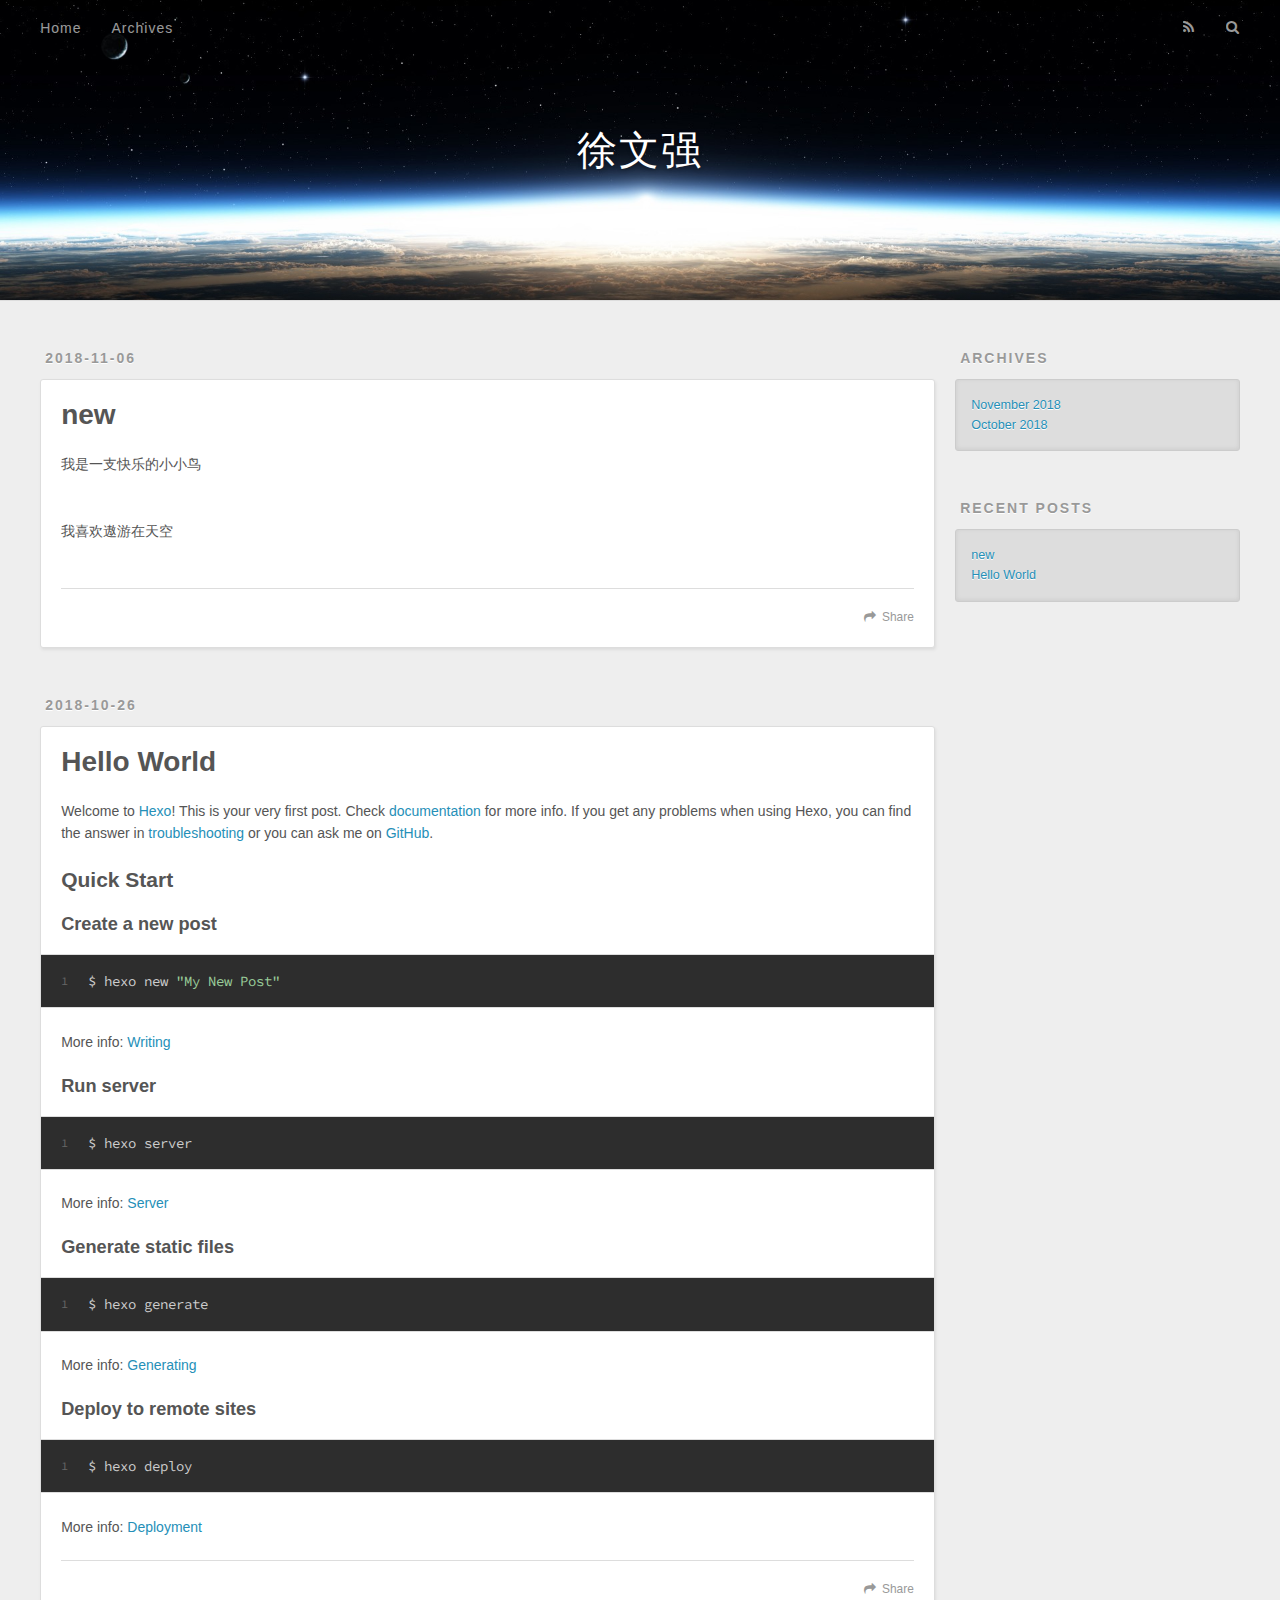
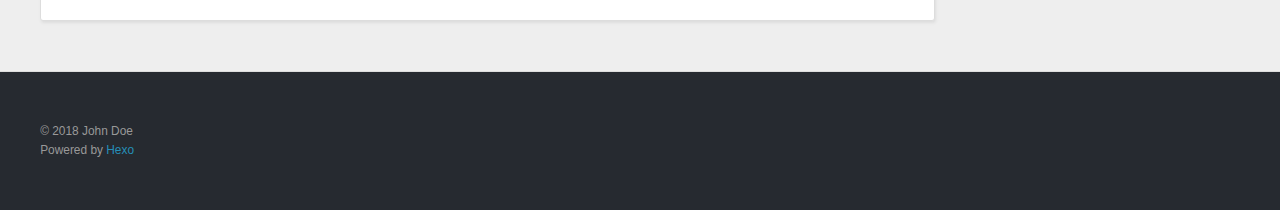
==== commit 8bc1c08b: "Site updated: 2018-11-06 20:11:21" ====
--- a/index.html
+++ b/index.html
@@ -86,12 +86,13 @@
       
         <p>我是一支快乐的小小鸟</p>
 <p><img src="https://ss2.bdstatic.com/70cFvnSh_Q1YnxGkpoWK1HF6hhy/it/u=3078873712,1340878922&amp;fm=26&amp;gp=0.jpg" alt=""></p>
+<p>我喜欢遨游在天空</p>
 <p><img src="tk.jpg" alt=""></p>
 
       
     </div>
     <footer class="article-footer">
-      <a data-url="http://yoursite.com/2018/11/06/new/" data-id="cjo5ocd5i0000rgv8d9oegjop" class="article-share-link">Share</a>
+      <a data-url="http://yoursite.com/2018/11/06/new/" data-id="cjo5p1cx60001wov8pcpjf3hw" class="article-share-link">Share</a>
       
       
     </footer>
@@ -136,7 +137,7 @@
       
     </div>
     <footer class="article-footer">
-      <a data-url="http://yoursite.com/2018/10/26/hello-world/" data-id="cjo5ocd6e0001rgv8rehwgqtw" class="article-share-link">Share</a>
+      <a data-url="http://yoursite.com/2018/10/26/hello-world/" data-id="cjo5p1cwz0000wov8rksqmiuh" class="article-share-link">Share</a>
       
       
     </footer>
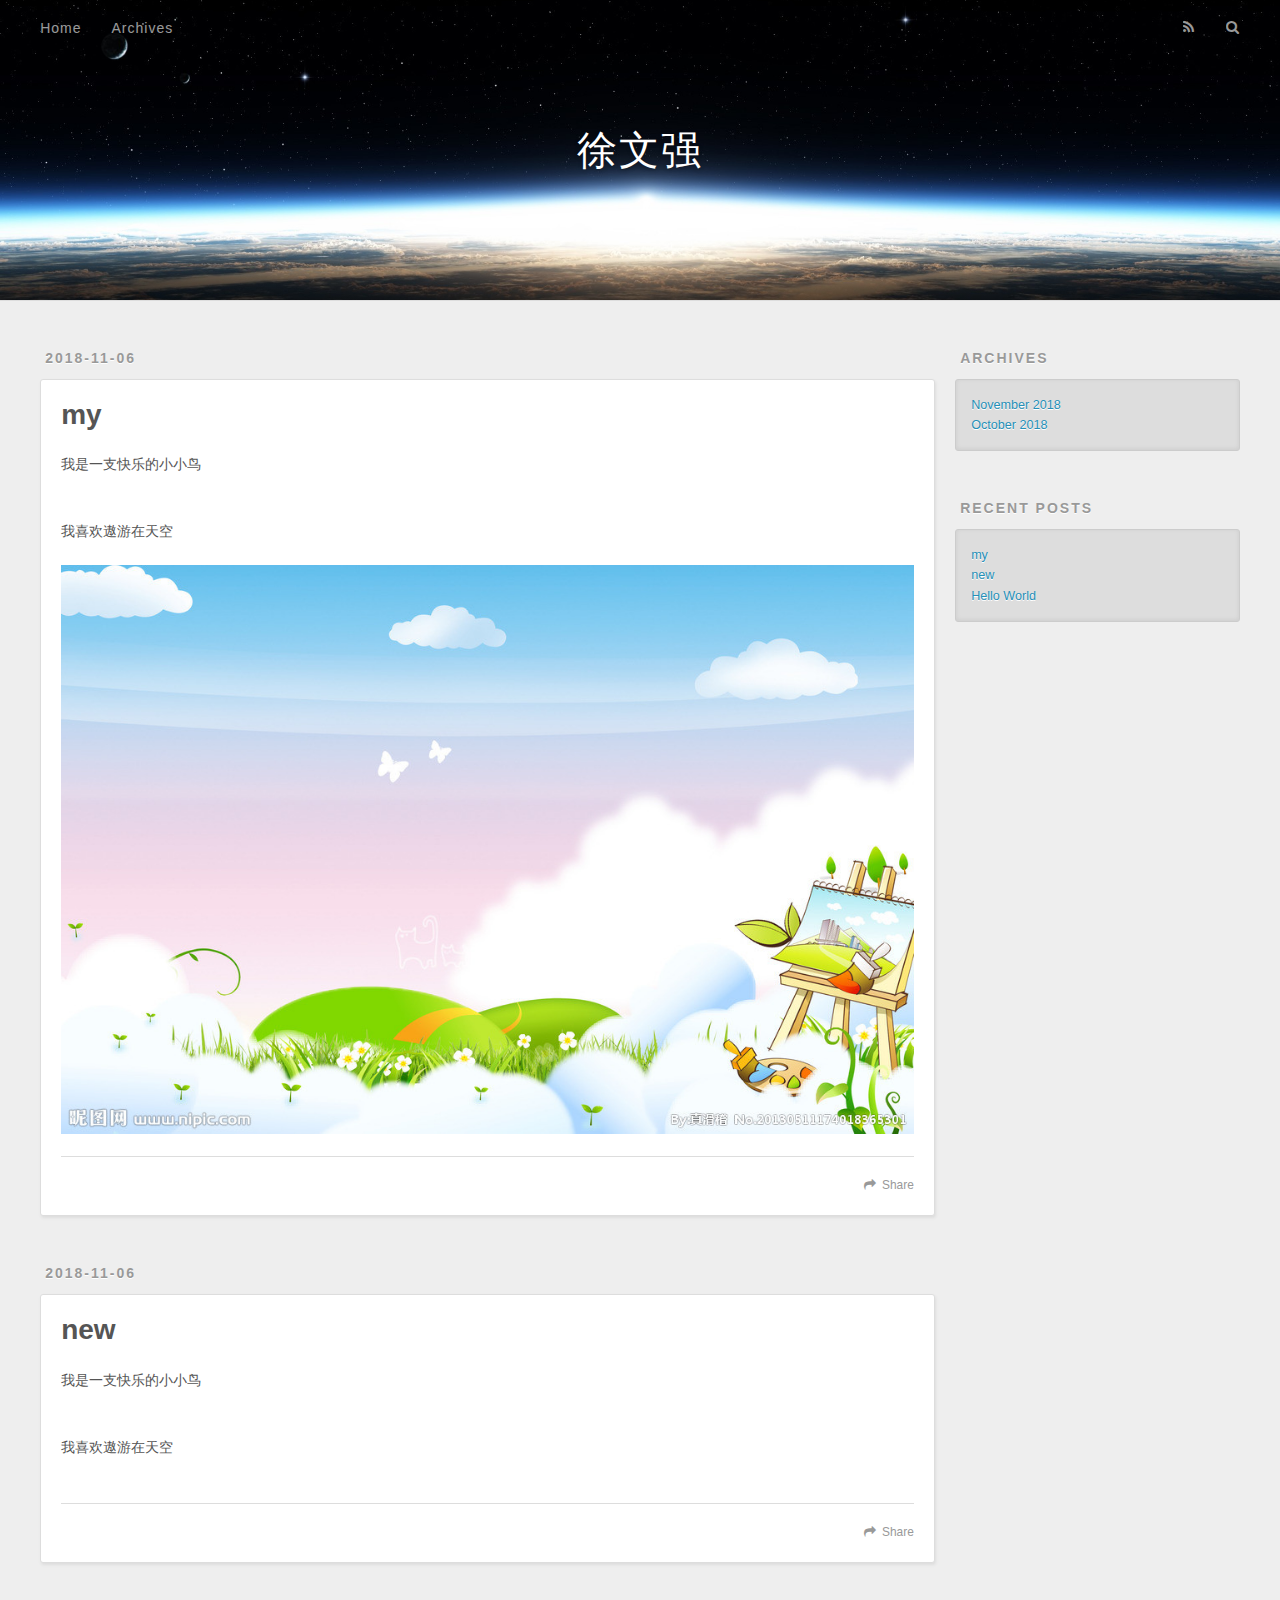
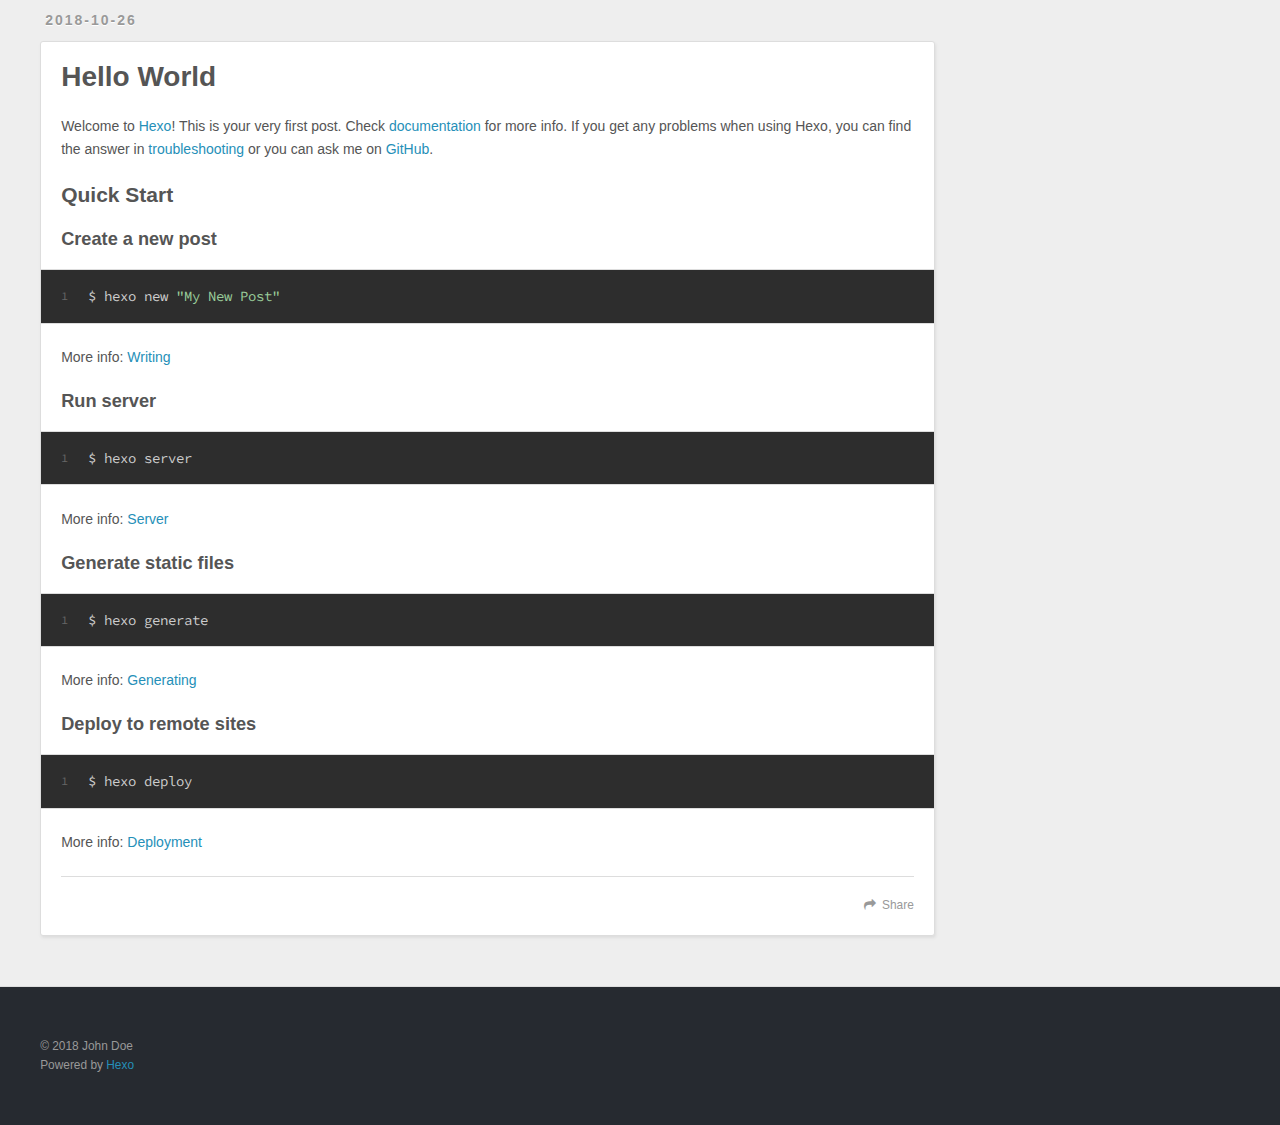
==== commit 67b6fdeb: "Site updated: 2018-11-06 20:32:43" ====
--- a/index.html
+++ b/index.html
@@ -62,6 +62,46 @@
       <div class="outer">
         <section id="main">
   
+    <article id="post-my" class="article article-type-post" itemscope="" itemprop="blogPost">
+  <div class="article-meta">
+    <a href="/2018/11/06/my/" class="article-date">
+  <time datetime="2018-11-06T12:30:40.000Z" itemprop="datePublished">2018-11-06</time>
+</a>
+    
+  </div>
+  <div class="article-inner">
+    
+    
+      <header class="article-header">
+        
+  
+    <h1 itemprop="name">
+      <a class="article-title" href="/2018/11/06/my/">my</a>
+    </h1>
+  
+
+      </header>
+    
+    <div class="article-entry" itemprop="articleBody">
+      
+        <p>我是一支快乐的小小鸟</p>
+<p><img src="https://ss2.bdstatic.com/70cFvnSh_Q1YnxGkpoWK1HF6hhy/it/u=3078873712,1340878922&amp;fm=26&amp;gp=0.jpg" alt=""></p>
+<p>我喜欢遨游在天空</p>
+<p><img src="/2018/11/06/my/tk.jpg" alt=""></p>
+
+      
+    </div>
+    <footer class="article-footer">
+      <a data-url="http://yoursite.com/2018/11/06/my/" data-id="cjo5pstmg00029wv8mv93h6xg" class="article-share-link">Share</a>
+      
+      
+    </footer>
+  </div>
+  
+</article>
+
+
+  
     <article id="post-new" class="article article-type-post" itemscope="" itemprop="blogPost">
   <div class="article-meta">
     <a href="/2018/11/06/new/" class="article-date">
@@ -87,12 +127,12 @@
         <p>我是一支快乐的小小鸟</p>
 <p><img src="https://ss2.bdstatic.com/70cFvnSh_Q1YnxGkpoWK1HF6hhy/it/u=3078873712,1340878922&amp;fm=26&amp;gp=0.jpg" alt=""></p>
 <p>我喜欢遨游在天空</p>
-<p><img src="tk.jpg" alt=""></p>
+<p><img src="/2018/11/06/new/tk.jpg" alt=""></p>
 
       
     </div>
     <footer class="article-footer">
-      <a data-url="http://yoursite.com/2018/11/06/new/" data-id="cjo5p1cx60001wov8pcpjf3hw" class="article-share-link">Share</a>
+      <a data-url="http://yoursite.com/2018/11/06/new/" data-id="cjo5pstmc00019wv82yusabq6" class="article-share-link">Share</a>
       
       
     </footer>
@@ -137,7 +177,7 @@
       
     </div>
     <footer class="article-footer">
-      <a data-url="http://yoursite.com/2018/10/26/hello-world/" data-id="cjo5p1cwz0000wov8rksqmiuh" class="article-share-link">Share</a>
+      <a data-url="http://yoursite.com/2018/10/26/hello-world/" data-id="cjo5pstm600009wv80z01ybny" class="article-share-link">Share</a>
       
       
     </footer>
@@ -178,6 +218,10 @@
       <ul>
         
           <li>
+            <a href="/2018/11/06/my/">my</a>
+          </li>
+        
+          <li>
             <a href="/2018/11/06/new/">new</a>
           </li>
         
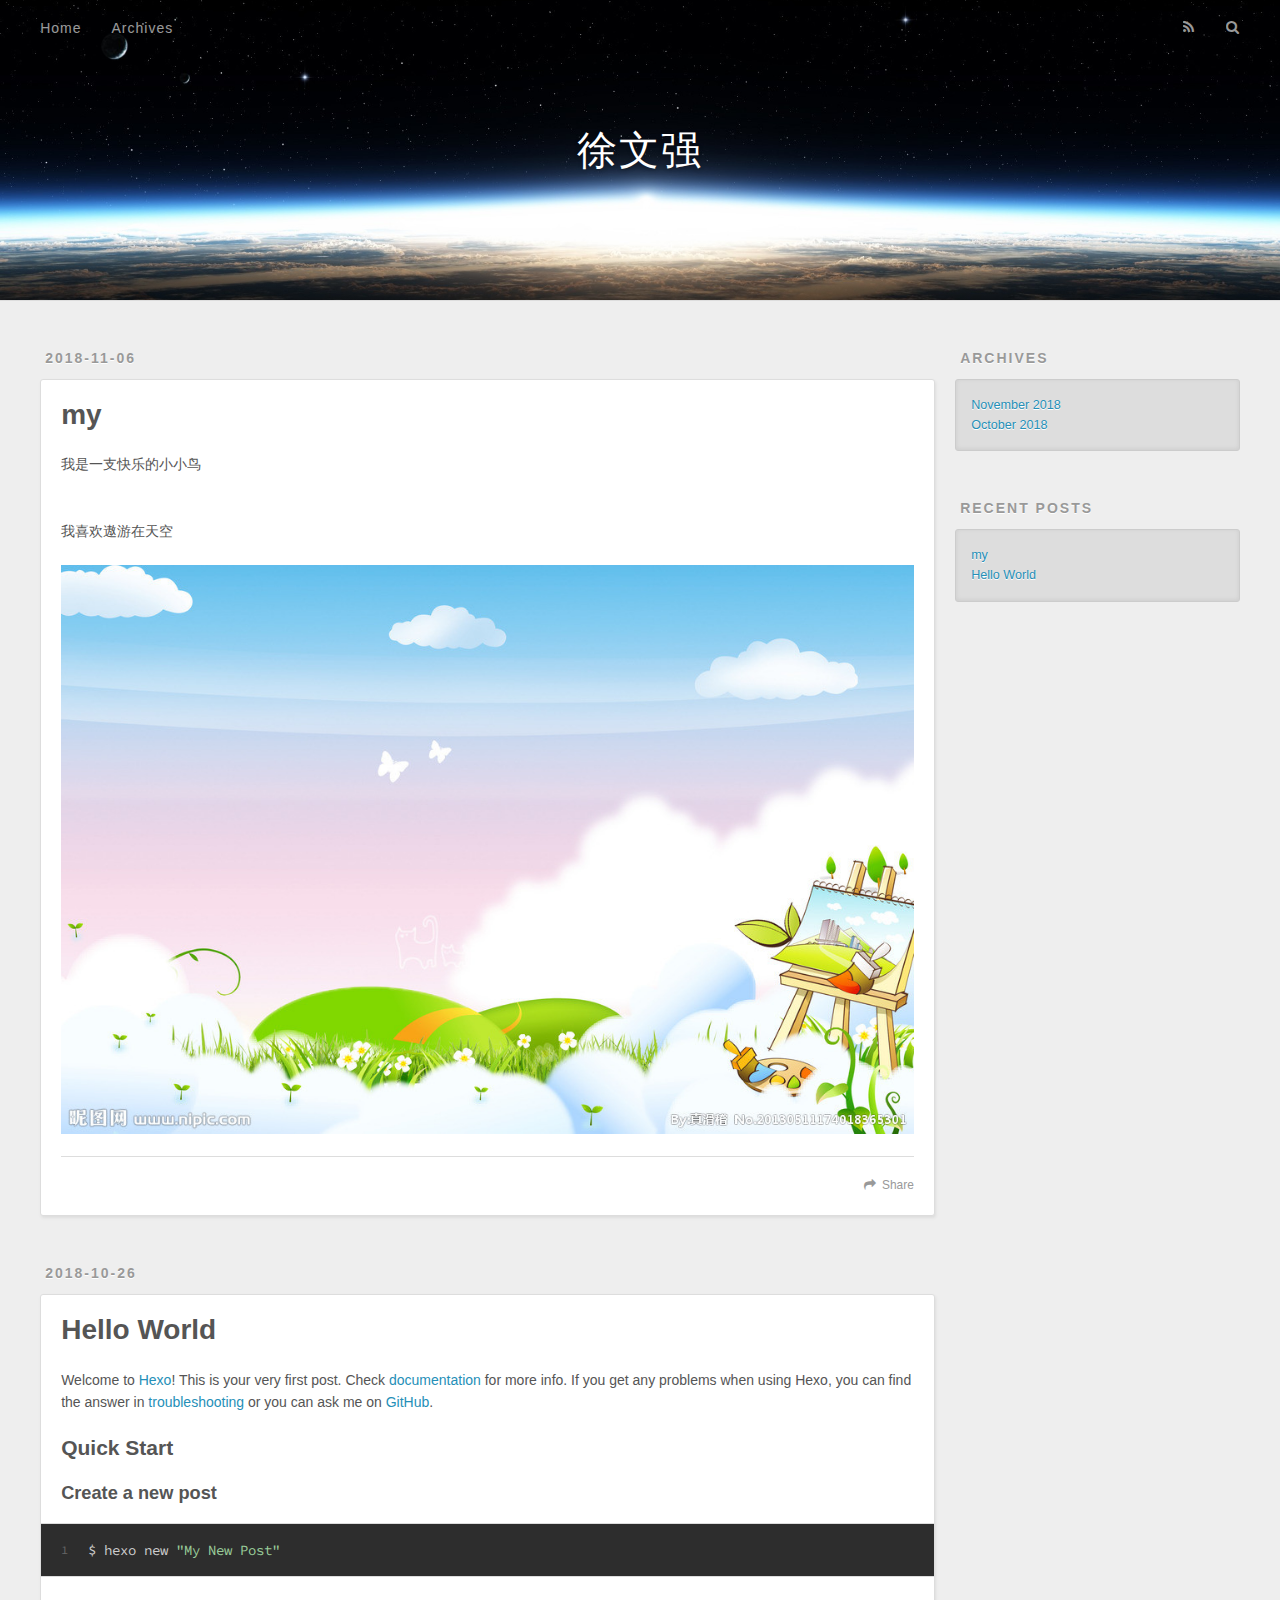
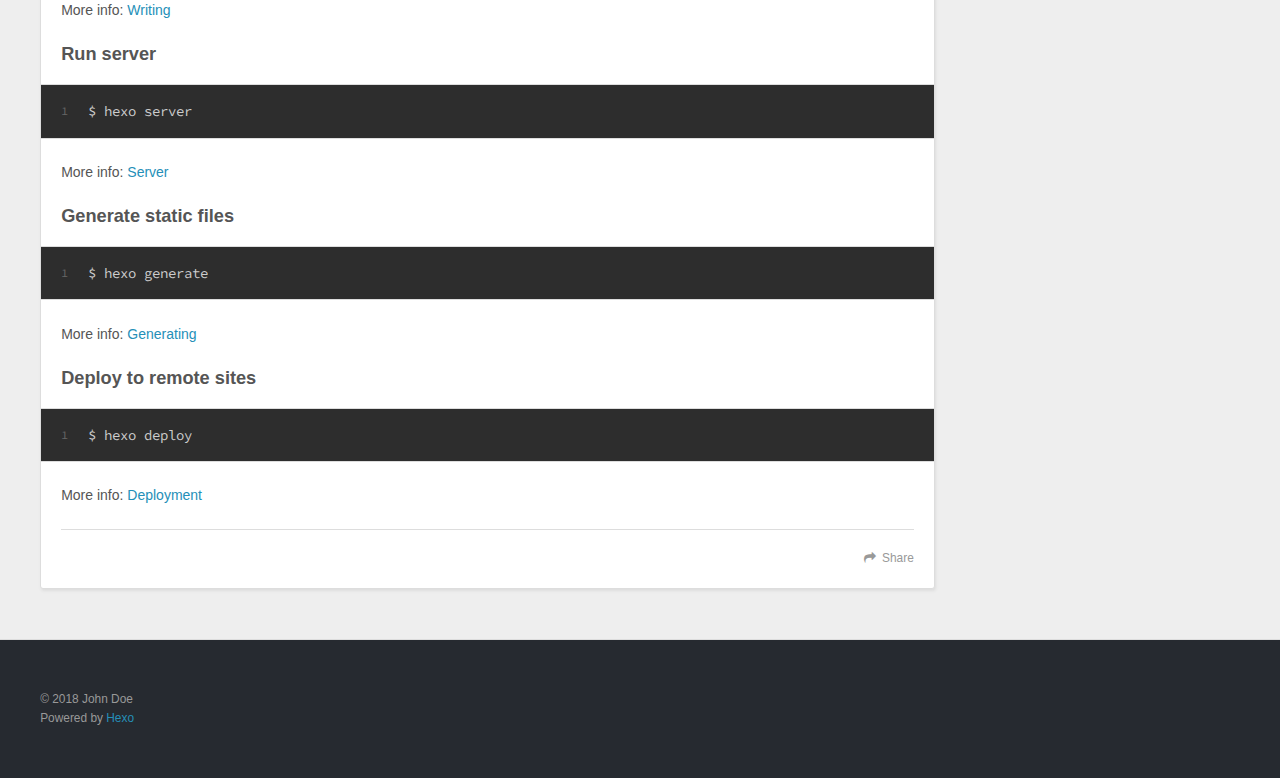
==== commit 3e1480fd: "Site updated: 2018-11-06 20:37:22" ====
--- a/index.html
+++ b/index.html
@@ -92,47 +92,7 @@
       
     </div>
     <footer class="article-footer">
-      <a data-url="http://yoursite.com/2018/11/06/my/" data-id="cjo5pstmg00029wv8mv93h6xg" class="article-share-link">Share</a>
-      
-      
-    </footer>
-  </div>
-  
-</article>
-
-
-  
-    <article id="post-new" class="article article-type-post" itemscope="" itemprop="blogPost">
-  <div class="article-meta">
-    <a href="/2018/11/06/new/" class="article-date">
-  <time datetime="2018-11-06T11:34:15.000Z" itemprop="datePublished">2018-11-06</time>
-</a>
-    
-  </div>
-  <div class="article-inner">
-    
-    
-      <header class="article-header">
-        
-  
-    <h1 itemprop="name">
-      <a class="article-title" href="/2018/11/06/new/">new</a>
-    </h1>
-  
-
-      </header>
-    
-    <div class="article-entry" itemprop="articleBody">
-      
-        <p>我是一支快乐的小小鸟</p>
-<p><img src="https://ss2.bdstatic.com/70cFvnSh_Q1YnxGkpoWK1HF6hhy/it/u=3078873712,1340878922&amp;fm=26&amp;gp=0.jpg" alt=""></p>
-<p>我喜欢遨游在天空</p>
-<p><img src="/2018/11/06/new/tk.jpg" alt=""></p>
-
-      
-    </div>
-    <footer class="article-footer">
-      <a data-url="http://yoursite.com/2018/11/06/new/" data-id="cjo5pstmc00019wv82yusabq6" class="article-share-link">Share</a>
+      <a data-url="http://yoursite.com/2018/11/06/my/" data-id="cjo5pytjr0000q8v8eluepulx" class="article-share-link">Share</a>
       
       
     </footer>
@@ -177,7 +137,7 @@
       
     </div>
     <footer class="article-footer">
-      <a data-url="http://yoursite.com/2018/10/26/hello-world/" data-id="cjo5pstm600009wv80z01ybny" class="article-share-link">Share</a>
+      <a data-url="http://yoursite.com/2018/10/26/hello-world/" data-id="cjo5pytjx0001q8v86va188nr" class="article-share-link">Share</a>
       
       
     </footer>
@@ -222,10 +182,6 @@
           </li>
         
           <li>
-            <a href="/2018/11/06/new/">new</a>
-          </li>
-        
-          <li>
             <a href="/2018/10/26/hello-world/">Hello World</a>
           </li>
         
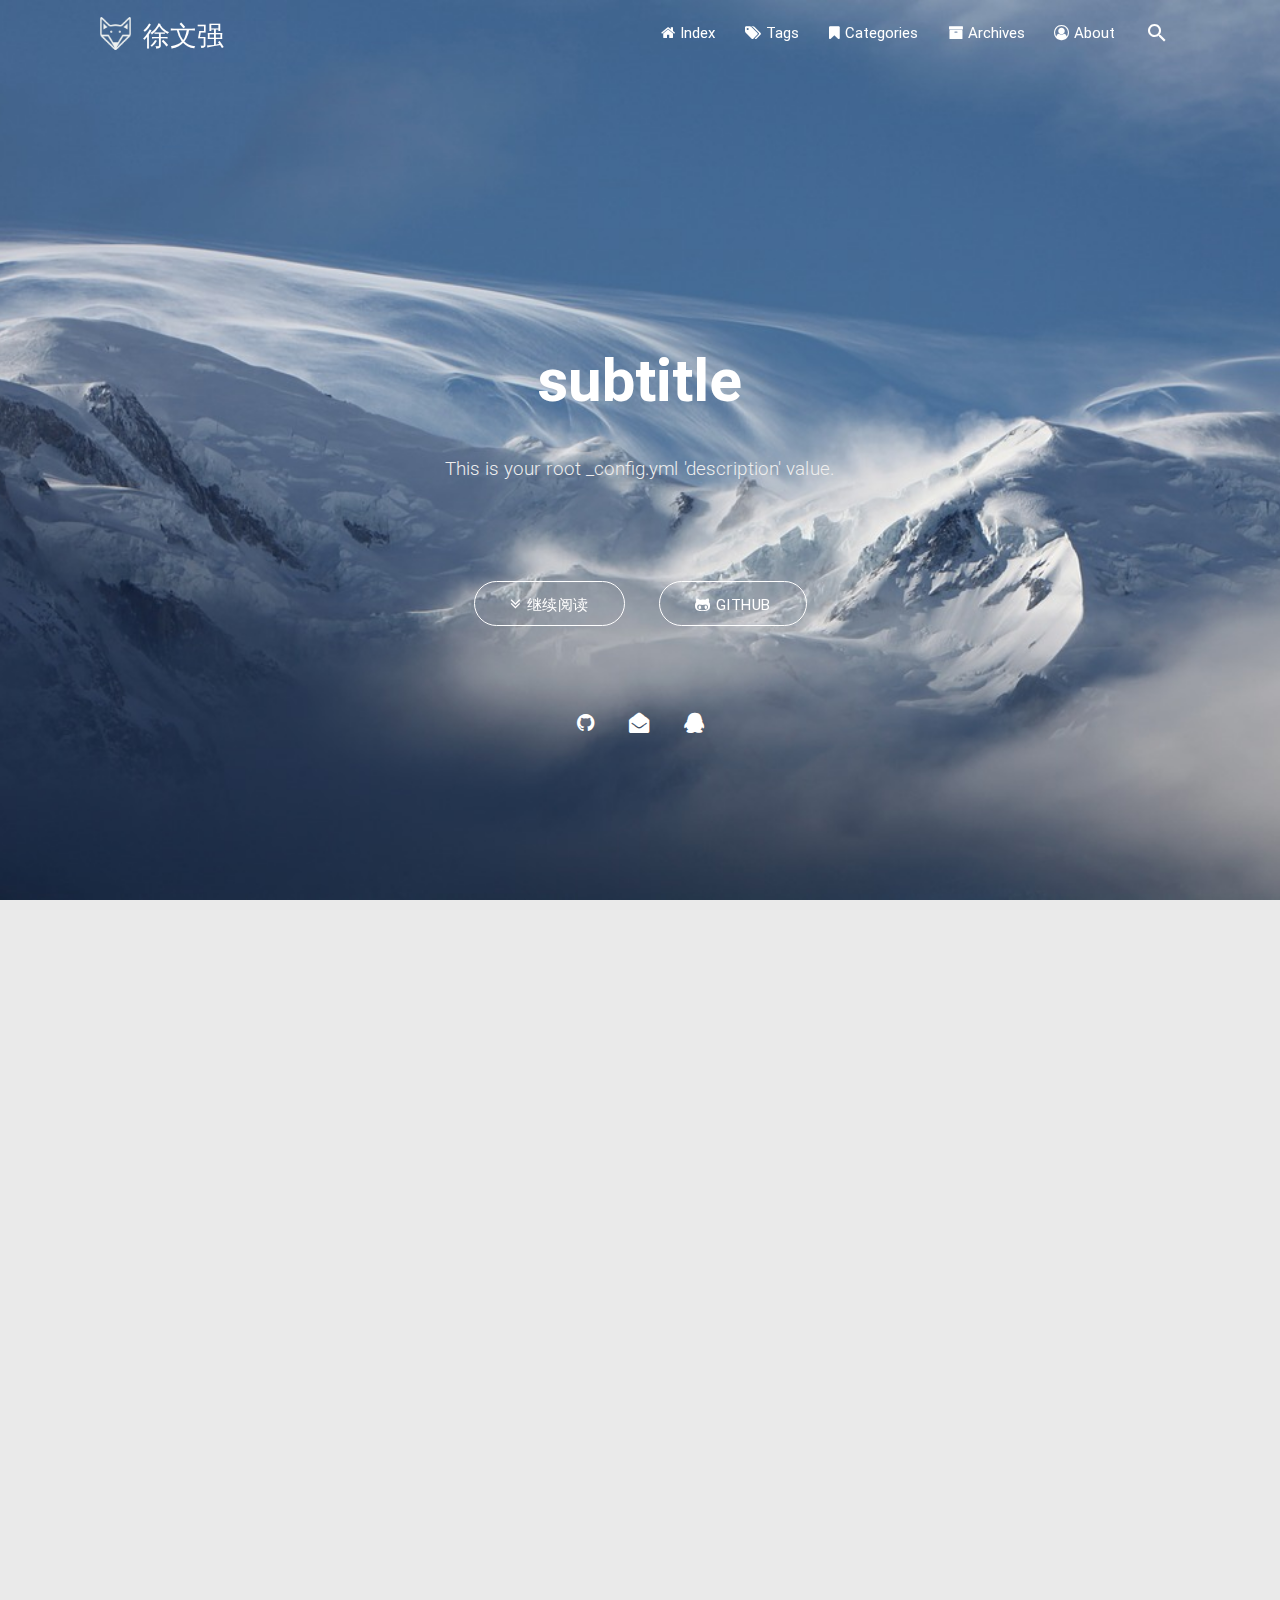
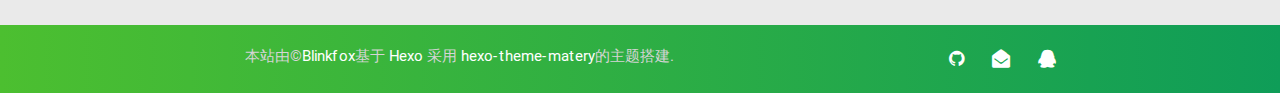
==== commit ed5af4a2: "Site updated: 2018-11-06 21:28:39" ====
--- a/index.html
+++ b/index.html
@@ -1,228 +1,448 @@
-<!DOCTYPE html>
-<html>
+<!DOCTYPE HTML>
+<html lang="">
+<head>
+    
+
 <head><meta name="generator" content="Hexo 3.8.0">
-  <meta charset="utf-8">
-  
-
-  
-  <title>徐文强</title>
-  <meta name="viewport" content="width=device-width, initial-scale=1, maximum-scale=1">
-  <meta property="og:type" content="website">
-<meta property="og:title" content="徐文强">
-<meta property="og:url" content="http://yoursite.com/index.html">
-<meta property="og:site_name" content="徐文强">
-<meta property="og:locale" content="default">
-<meta name="twitter:card" content="summary">
-<meta name="twitter:title" content="徐文强">
-  
-    <link rel="alternate" href="/atom.xml" title="徐文强" type="application/atom+xml">
-  
-  
-    <link rel="icon" href="/favicon.png">
-  
-  
-    <link href="//fonts.googleapis.com/css?family=Source+Code+Pro" rel="stylesheet" type="text/css">
-  
-  <link rel="stylesheet" href="/css/style.css">
+    <meta charset="utf-8">
+    <meta name="keywords" content="徐文强">
+    <meta name="description" content="徐文强">
+    <meta http-equiv="X-UA-Compatible" content="IE=edge">
+    <meta name="viewport" content="width=device-width, initial-scale=1.0">
+    <meta name="renderer" content="webkit|ie-stand|ie-comp">
+    <meta name="mobile-web-app-capable" content="yes">
+    <meta name="format-detection" content="telephone=no">
+    <meta name="apple-mobile-web-app-capable" content="yes">
+    <meta name="apple-mobile-web-app-status-bar-style" content="black-translucent">
+    <title>徐文强</title>
+    <link rel="icon" type="image/png" href="/favicon.png">
+
+    <link rel="stylesheet" type="text/css" href="/libs/awesome/css/font-awesome.min.css">
+    <link rel="stylesheet" type="text/css" href="/libs/materialize/css/materialize.min.css">
+    <link rel="stylesheet" type="text/css" href="/libs/aos/aos.css">
+    <link rel="stylesheet" type="text/css" href="/libs/animate/animate.min.css">
+    <link rel="stylesheet" type="text/css" href="/libs/lightGallery/css/lightgallery.min.css">
+    <link rel="stylesheet" type="text/css" href="/css/matery.css">
+    <link rel="stylesheet" type="text/css" href="/css/my.css">
+
+    <script src="/libs/jquery/jquery-2.2.0.min.js"></script>
 </head>
-</html>
+
+</head>
+
 <body>
-  <div id="container">
-    <div id="wrap">
-      <header id="header">
-  <div id="banner"></div>
-  <div id="header-outer" class="outer">
-    <div id="header-title" class="inner">
-      <h1 id="logo-wrap">
-        <a href="/" id="logo">徐文强</a>
-      </h1>
-      
+
+<header class="navbar-fixed">
+    <nav id="headNav" class="bg-color nav-transparent">
+        <div id="navContainer" class="container">
+            <div class="nav-wrapper">
+                <div class="brand-logo">
+                    <a href="/" class="waves-effect waves-light">
+                        
+                        <img src="/medias/logo.png" class="logo-img hide-on-small-only">
+                        
+                        <span class="logo-span">徐文强</span>
+                    </a>
+                </div>
+                <a href="#" data-activates="mobile-nav" class="button-collapse"><i class="fa fa-navicon"></i></a>
+<ul class="right">
+    
+    <li class="hide-on-med-and-down">
+        <a href="/" class="waves-effect waves-light">
+            
+            <i class="fa fa-home"></i>
+            
+            <span>Index</span>
+        </a>
+    </li>
+    
+    <li class="hide-on-med-and-down">
+        <a href="/tags" class="waves-effect waves-light">
+            
+            <i class="fa fa-tags"></i>
+            
+            <span>Tags</span>
+        </a>
+    </li>
+    
+    <li class="hide-on-med-and-down">
+        <a href="/categories" class="waves-effect waves-light">
+            
+            <i class="fa fa-bookmark"></i>
+            
+            <span>Categories</span>
+        </a>
+    </li>
+    
+    <li class="hide-on-med-and-down">
+        <a href="/archives" class="waves-effect waves-light">
+            
+            <i class="fa fa-archive"></i>
+            
+            <span>Archives</span>
+        </a>
+    </li>
+    
+    <li class="hide-on-med-and-down">
+        <a href="/about" class="waves-effect waves-light">
+            
+            <i class="fa fa-user-circle-o"></i>
+            
+            <span>About</span>
+        </a>
+    </li>
+    
+    <li>
+        <a id="toggleSearch" class="waves-effect waves-light">
+            <i id="searchIcon" class="mdi-action-search"></i>
+        </a>
+    </li>
+
+</ul>
+
+<div class="side-nav" id="mobile-nav">
+
+    <div class="mobile-head bg-color">
+        
+        <img src="/medias/logo.png" class="logo-img circle responsive-img">
+        
+        <div class="logo-name">徐文强</div>
+        <div class="logo-desc">
+            
+            Never really desperate, only the lost of the soul.
+            
+        </div>
     </div>
-    <div id="header-inner" class="inner">
-      <nav id="main-nav">
-        <a id="main-nav-toggle" class="nav-icon"></a>
-        
-          <a class="main-nav-link" href="/">Home</a>
-        
-          <a class="main-nav-link" href="/archives">Archives</a>
-        
-      </nav>
-      <nav id="sub-nav">
-        
-          <a id="nav-rss-link" class="nav-icon" href="/atom.xml" title="RSS Feed"></a>
-        
-        <a id="nav-search-btn" class="nav-icon" title="Search"></a>
-      </nav>
-      <div id="search-form-wrap">
-        <form action="//google.com/search" method="get" accept-charset="UTF-8" class="search-form"><input type="search" name="q" class="search-form-input" placeholder="Search"><button type="submit" class="search-form-submit">&#xF002;</button><input type="hidden" name="sitesearch" value="http://yoursite.com"></form>
-      </div>
+
+    <ul class="menu-list mobile-menu-list">
+        
+        <li>
+            <a href="/" class="waves-effect waves-light">
+                
+                <i class="fa fa-fw fa-home"></i>
+                
+                Index
+            </a>
+        </li>
+        
+        <li>
+            <a href="/tags" class="waves-effect waves-light">
+                
+                <i class="fa fa-fw fa-tags"></i>
+                
+                Tags
+            </a>
+        </li>
+        
+        <li>
+            <a href="/categories" class="waves-effect waves-light">
+                
+                <i class="fa fa-fw fa-bookmark"></i>
+                
+                Categories
+            </a>
+        </li>
+        
+        <li>
+            <a href="/archives" class="waves-effect waves-light">
+                
+                <i class="fa fa-fw fa-archive"></i>
+                
+                Archives
+            </a>
+        </li>
+        
+        <li>
+            <a href="/about" class="waves-effect waves-light">
+                
+                <i class="fa fa-fw fa-user-circle-o"></i>
+                
+                About
+            </a>
+        </li>
+        
+        
+        <li><div class="divider"></div></li>
+        <li>
+            <a href="https://github.com/blinkfox/hexo-theme-matery" class="waves-effect waves-light" target="_blank">
+                <i class="fa fa-github-square fa-fw"></i>Fork Me
+            </a>
+        </li>
+        
+    </ul>
+
+    <div class="social-link"><a href="https://github.com/blinkfox" class="tooltipped" target="_blank" data-tooltip="访问我的GitHub" data-position="top" data-delay="50">
+    <i class="fa fa-github"></i>
+</a>
+<a href="mailto:chenjiayin1990@163.com" class="tooltipped" target="_blank" data-tooltip="邮件联系我" data-position="top" data-delay="50">
+    <i class="fa fa-envelope-open"></i>
+</a>
+<a href="#!" class="tooltipped" data-tooltip="QQ联系我: 1181062873" data-position="top" data-delay="50">
+    <i class="fa fa-qq"></i>
+</a>
+</div>
+</div>
+
+            </div>
+        </div>
+
+        
+        <style>
+    .nav-transparent .github-corner {
+        display: none !important;
+    }
+
+    .github-corner {
+        position: absolute;
+        z-index: 10;
+        top: 0;
+        right: 0;
+        border: 0;
+        transform: scale(1.1);
+    }
+
+    .github-corner svg {
+        color: #0f9d58;
+        fill: #fff;
+        height: 64px;
+        width: 64px;
+    }
+
+    .github-corner:hover .octo-arm {
+        animation: a 0.56s ease-in-out;
+    }
+
+    .github-corner .octo-arm {
+        animation: none;
+    }
+
+    @keyframes a {
+        0%,
+        to {
+            transform: rotate(0);
+        }
+        20%,
+        60% {
+            transform: rotate(-25deg);
+        }
+        40%,
+        80% {
+            transform: rotate(10deg);
+        }
+    }
+</style>
+
+<a href="https://github.com/blinkfox/hexo-theme-matery" class="github-corner tooltipped hide-on-med-and-down" target="_blank" data-tooltip="Fork Me" data-position="left" data-delay="50">
+    <svg viewbox="0 0 250 250" aria-hidden="true">
+        <path d="M0,0 L115,115 L130,115 L142,142 L250,250 L250,0 Z"/>
+        <path d="M128.3,109.0 C113.8,99.7 119.0,89.6 119.0,89.6 C122.0,82.7 120.5,78.6 120.5,78.6 C119.2,72.0 123.4,76.3 123.4,76.3 C127.3,80.9 125.5,87.3 125.5,87.3 C122.9,97.6 130.6,101.9 134.4,103.2" fill="currentColor" style="transform-origin: 130px 106px;" class="octo-arm"/>
+        <path d="M115.0,115.0 C114.9,115.1 118.7,116.5 119.8,115.4 L133.7,101.6 C136.9,99.2 139.9,98.4 142.2,98.6 C133.8,88.0 127.5,74.4 143.8,58.0 C148.5,53.4 154.0,51.2 159.7,51.0 C160.3,49.4 163.2,43.6 171.4,40.1 C171.4,40.1 176.1,42.5 178.8,56.2 C183.1,58.6 187.2,61.8 190.9,65.4 C194.5,69.0 197.7,73.2 200.1,77.6 C213.8,80.2 216.3,84.9 216.3,84.9 C212.7,93.1 206.9,96.0 205.4,96.6 C205.1,102.4 203.0,107.8 198.3,112.5 C181.9,128.9 168.3,122.5 157.7,114.1 C157.9,116.9 156.7,120.9 152.7,124.9 L141.0,136.5 C139.8,137.7 141.6,141.9 141.8,141.8 Z" fill="currentColor" class="octo-body"/>
+    </svg>
+</a>
+        
+    </nav>
+</header>
+
+<style type="text/css">
+    /* don't remove. */
+    .index-cover {
+        height: 100vh;
+    }
+</style>
+
+<div class="bg-cover index-cover about-cover" style="background-image: url('/medias/cover.jpg')">
+    <div class="container">
+        <div class="row">
+            <div class="col s10 offset-s1 m8 offset-m2 l8 offset-l2">
+                <div class="brand">
+                    <div class="title center-align">
+                    
+                        subtitle
+                    
+                    </div>
+
+                    <div class="description center-align">
+                    
+                        This is your root _config.yml 'description' value.
+                    
+                    </div>
+                </div>
+            </div>
+        </div>
+        
+        <div class="cover-btns">
+            <a href="#recommend-sections" class="waves-effect waves-light btn">
+                <i class="fa fa-angle-double-down"></i>继续阅读
+            </a>
+
+            
+            <a href="https://github.com/blinkfox/hexo-theme-matery" class="waves-effect waves-light btn" target="_blank">
+                <i class="fa fa-github-alt"></i>Github
+            </a>
+            
+        </div>
+        <div class="cover-social-link"><a href="https://github.com/blinkfox" class="tooltipped" target="_blank" data-tooltip="访问我的GitHub" data-position="top" data-delay="50">
+    <i class="fa fa-github"></i>
+</a>
+<a href="mailto:chenjiayin1990@163.com" class="tooltipped" target="_blank" data-tooltip="邮件联系我" data-position="top" data-delay="50">
+    <i class="fa fa-envelope-open"></i>
+</a>
+<a href="#!" class="tooltipped" data-tooltip="QQ联系我: 1181062873" data-position="top" data-delay="50">
+    <i class="fa fa-qq"></i>
+</a>
+</div>
+        
     </div>
-  </div>
-</header>
-      <div class="outer">
-        <section id="main">
-  
-    <article id="post-my" class="article article-type-post" itemscope="" itemprop="blogPost">
-  <div class="article-meta">
-    <a href="/2018/11/06/my/" class="article-date">
-  <time datetime="2018-11-06T12:30:40.000Z" itemprop="datePublished">2018-11-06</time>
-</a>
-    
-  </div>
-  <div class="article-inner">
-    
-    
-      <header class="article-header">
-        
-  
-    <h1 itemprop="name">
-      <a class="article-title" href="/2018/11/06/my/">my</a>
-    </h1>
-  
-
-      </header>
-    
-    <div class="article-entry" itemprop="articleBody">
-      
-        <p>我是一支快乐的小小鸟</p>
-<p><img src="https://ss2.bdstatic.com/70cFvnSh_Q1YnxGkpoWK1HF6hhy/it/u=3078873712,1340878922&amp;fm=26&amp;gp=0.jpg" alt=""></p>
-<p>我喜欢遨游在天空</p>
-<p><img src="/2018/11/06/my/tk.jpg" alt=""></p>
-
-      
+</div>
+
+<script>
+// Dynamically switch banner pictures every day.
+$('.bg-cover').css('background-image', 'url(/medias/banner/' + new Date().getDay() + '.jpg)');
+</script>
+
+<main class="content">
+
+    
+
+    <div id="recommend-sections">
+    
+    
+
+
+
+    
     </div>
-    <footer class="article-footer">
-      <a data-url="http://yoursite.com/2018/11/06/my/" data-id="cjo5pytjr0000q8v8eluepulx" class="article-share-link">Share</a>
-      
-      
-    </footer>
-  </div>
-  
-</article>
-
-
-  
-    <article id="post-hello-world" class="article article-type-post" itemscope="" itemprop="blogPost">
-  <div class="article-meta">
-    <a href="/2018/10/26/hello-world/" class="article-date">
-  <time datetime="2018-10-26T09:02:58.783Z" itemprop="datePublished">2018-10-26</time>
-</a>
-    
-  </div>
-  <div class="article-inner">
-    
-    
-      <header class="article-header">
-        
-  
-    <h1 itemprop="name">
-      <a class="article-title" href="/2018/10/26/hello-world/">Hello World</a>
-    </h1>
-  
-
-      </header>
-    
-    <div class="article-entry" itemprop="articleBody">
-      
-        <p>Welcome to <a href="https://hexo.io/" target="_blank" rel="noopener">Hexo</a>! This is your very first post. Check <a href="https://hexo.io/docs/" target="_blank" rel="noopener">documentation</a> for more info. If you get any problems when using Hexo, you can find the answer in <a href="https://hexo.io/docs/troubleshooting.html" target="_blank" rel="noopener">troubleshooting</a> or you can ask me on <a href="https://github.com/hexojs/hexo/issues" target="_blank" rel="noopener">GitHub</a>.</p>
-<h2 id="Quick-Start"><a href="#Quick-Start" class="headerlink" title="Quick Start"></a>Quick Start</h2><h3 id="Create-a-new-post"><a href="#Create-a-new-post" class="headerlink" title="Create a new post"></a>Create a new post</h3><figure class="highlight bash"><table><tr><td class="gutter"><pre><span class="line">1</span><br></pre></td><td class="code"><pre><span class="line">$ hexo new <span class="string">"My New Post"</span></span><br></pre></td></tr></table></figure>
-<p>More info: <a href="https://hexo.io/docs/writing.html" target="_blank" rel="noopener">Writing</a></p>
-<h3 id="Run-server"><a href="#Run-server" class="headerlink" title="Run server"></a>Run server</h3><figure class="highlight bash"><table><tr><td class="gutter"><pre><span class="line">1</span><br></pre></td><td class="code"><pre><span class="line">$ hexo server</span><br></pre></td></tr></table></figure>
-<p>More info: <a href="https://hexo.io/docs/server.html" target="_blank" rel="noopener">Server</a></p>
-<h3 id="Generate-static-files"><a href="#Generate-static-files" class="headerlink" title="Generate static files"></a>Generate static files</h3><figure class="highlight bash"><table><tr><td class="gutter"><pre><span class="line">1</span><br></pre></td><td class="code"><pre><span class="line">$ hexo generate</span><br></pre></td></tr></table></figure>
-<p>More info: <a href="https://hexo.io/docs/generating.html" target="_blank" rel="noopener">Generating</a></p>
-<h3 id="Deploy-to-remote-sites"><a href="#Deploy-to-remote-sites" class="headerlink" title="Deploy to remote sites"></a>Deploy to remote sites</h3><figure class="highlight bash"><table><tr><td class="gutter"><pre><span class="line">1</span><br></pre></td><td class="code"><pre><span class="line">$ hexo deploy</span><br></pre></td></tr></table></figure>
-<p>More info: <a href="https://hexo.io/docs/deployment.html" target="_blank" rel="noopener">Deployment</a></p>
-
-      
+
+    
+
+    <!-- 所有文章卡片 -->
+    <article id="articles" class="container articles">
+        <div class="row article-row">
+            
+            <div class="article col s12 m6 l4" data-aos="zoom-in">
+                <div class="card">
+                    <a href="/2018/11/06/my/">
+                        <div class="card-image">
+                            
+                            
+                            <img src="/medias/featureimages/20.jpg" class="responsive-img" alt="my">
+                            
+                            <span class="card-title">my</span>
+                        </div>
+                    </a>
+
+                    <div class="card-content article-content">
+                        <div class="summary">我是一支快乐的小小鸟
+
+我喜欢遨游在天空
+
+</div>
+                        <div class="publish-info">
+                            <span class="publish-date">
+                                <i class="fa fa-clock-o fa-fw icon-date"></i>2018-11-06
+                            </span>
+                            <span class="publish-author">
+                                
+                                <i class="fa fa-user fa-fw"></i>
+                                John Doe
+                                
+                            </span>
+                        </div>
+                    </div>
+
+                    
+                </div>
+            </div>
+            
+            <div class="article col s12 m6 l4" data-aos="zoom-in">
+                <div class="card">
+                    <a href="/2018/10/26/hello-world/">
+                        <div class="card-image">
+                            
+                            
+                            <img src="/medias/featureimages/12.jpg" class="responsive-img" alt="Hello World">
+                            
+                            <span class="card-title">Hello World</span>
+                        </div>
+                    </a>
+
+                    <div class="card-content article-content">
+                        <div class="summary">Welcome to Hexo! This is your very first post. Check documentation for</div>
+                        <div class="publish-info">
+                            <span class="publish-date">
+                                <i class="fa fa-clock-o fa-fw icon-date"></i>2018-10-26
+                            </span>
+                            <span class="publish-author">
+                                
+                                <i class="fa fa-user fa-fw"></i>
+                                John Doe
+                                
+                            </span>
+                        </div>
+                    </div>
+
+                    
+                </div>
+            </div>
+            
+        </div>
+    </article>
+
+</main>
+
+
+
+<footer class="page-footer bg-color">
+    <div class="container row center-align">
+        <div class="col s12 m8 l8 copy-right">
+            本站由&copy;<a href="https://blinkfox.github.io/" target="_blank">Blinkfox</a>基于
+            <a href="https://hexo.io/" target="_blank">Hexo</a> 采用
+            <a href="https://github.com/blinkfox/hexo-theme-matery" target="_blank">hexo-theme-matery</a>的主题搭建.
+        </div>
+        <div class="col s12 m4 l4 social-link"><a href="https://github.com/blinkfox" class="tooltipped" target="_blank" data-tooltip="访问我的GitHub" data-position="top" data-delay="50">
+    <i class="fa fa-github"></i>
+</a>
+<a href="mailto:chenjiayin1990@163.com" class="tooltipped" target="_blank" data-tooltip="邮件联系我" data-position="top" data-delay="50">
+    <i class="fa fa-envelope-open"></i>
+</a>
+<a href="#!" class="tooltipped" data-tooltip="QQ联系我: 1181062873" data-position="top" data-delay="50">
+    <i class="fa fa-qq"></i>
+</a>
+</div>
     </div>
-    <footer class="article-footer">
-      <a data-url="http://yoursite.com/2018/10/26/hello-world/" data-id="cjo5pytjx0001q8v86va188nr" class="article-share-link">Share</a>
-      
-      
-    </footer>
-  </div>
-  
-</article>
-
-
-  
-
-
-</section>
-        
-          <aside id="sidebar">
-  
-    
-
-  
-    
-
-  
-    
-  
-    
-  <div class="widget-wrap">
-    <h3 class="widget-title">Archives</h3>
-    <div class="widget">
-      <ul class="archive-list"><li class="archive-list-item"><a class="archive-list-link" href="/archives/2018/11/">November 2018</a></li><li class="archive-list-item"><a class="archive-list-link" href="/archives/2018/10/">October 2018</a></li></ul>
+</footer>
+
+<div class="progress-bar"></div>
+
+
+<!-- 搜索遮罩框 -->
+<div id="searchModal" class="modal">
+    <div class="modal-content">
+        <div class="search-header">
+            <span class="title">Search</span>
+            <input type="search" id="searchInput" name="s" placeholder="Please enter a search keyword" class="search-input" autofocus>
+        </div>
+        <div id="searchResult"></div>
     </div>
-  </div>
-
-
-  
-    
-  <div class="widget-wrap">
-    <h3 class="widget-title">Recent Posts</h3>
-    <div class="widget">
-      <ul>
-        
-          <li>
-            <a href="/2018/11/06/my/">my</a>
-          </li>
-        
-          <li>
-            <a href="/2018/10/26/hello-world/">Hello World</a>
-          </li>
-        
-      </ul>
-    </div>
-  </div>
-
-  
-</aside>
-        
-      </div>
-      <footer id="footer">
-  
-  <div class="outer">
-    <div id="footer-info" class="inner">
-      &copy; 2018 John Doe<br>
-      Powered by <a href="http://hexo.io/" target="_blank">Hexo</a>
-    </div>
-  </div>
-</footer>
-    </div>
-    <nav id="mobile-nav">
-  
-    <a href="/" class="mobile-nav-link">Home</a>
-  
-    <a href="/archives" class="mobile-nav-link">Archives</a>
-  
-</nav>
-    
-
-<script src="//ajax.googleapis.com/ajax/libs/jquery/2.0.3/jquery.min.js"></script>
-
-
-  <link rel="stylesheet" href="/fancybox/jquery.fancybox.css">
-  <script src="/fancybox/jquery.fancybox.pack.js"></script>
-
-
-<script src="/js/script.js"></script>
-
-
-
-  </div>
+</div>
+
+<script src="/js/search.js"></script>
+<script type="text/javascript">
+    searchFunc("/" + "search.xml", 'searchInput', 'searchResult');
+</script>
+<!-- 回到顶部按钮 -->
+<div id="backTop" class="top-scroll">
+    <a class="btn-floating btn-large waves-effect waves-light" href="#!">
+        <i class="fa fa-angle-up"></i>
+    </a>
+</div>
+
+
+<script src="/libs/materialize/js/materialize.min.js"></script>
+<script src="/libs/masonry/masonry.pkgd.min.js"></script>
+<script src="/libs/aos/aos.js"></script>
+<script src="/libs/scrollprogress/scrollProgress.min.js"></script>
+<script src="/libs/lightGallery/js/lightgallery-all.min.js"></script>
+<script src="/js/matery.js"></script>
 </body>
 </html>--- a/libs/lightGallery/css/lightgallery.min.css
+++ b/libs/lightGallery/css/lightgallery.min.css
@@ -0,0 +1 @@
+.lg-sub-html,.lg-toolbar{background-color:rgba(0,0,0,.45)}@font-face{font-family:lg;src:url(../fonts/lg.eot?n1z373);src:url(../fonts/lg.eot?#iefixn1z373) format("embedded-opentype"),url(../fonts/lg.woff?n1z373) format("woff"),url(../fonts/lg.ttf?n1z373) format("truetype"),url(../fonts/lg.svg?n1z373#lg) format("svg");font-weight:400;font-style:normal}.lg-icon{font-family:lg;speak:none;font-style:normal;font-weight:400;font-variant:normal;text-transform:none;line-height:1;-webkit-font-smoothing:antialiased;-moz-osx-font-smoothing:grayscale}.lg-actions .lg-next,.lg-actions .lg-prev{background-color:rgba(0,0,0,.45);border-radius:2px;color:#999;cursor:pointer;display:block;font-size:22px;margin-top:-10px;padding:8px 10px 9px;position:absolute;top:50%;z-index:1080;border:none;outline:0}.lg-actions .lg-next.disabled,.lg-actions .lg-prev.disabled{pointer-events:none;opacity:.5}.lg-actions .lg-next:hover,.lg-actions .lg-prev:hover{color:#FFF}.lg-actions .lg-next{right:20px}.lg-actions .lg-next:before{content:"\e095"}.lg-actions .lg-prev{left:20px}.lg-actions .lg-prev:after{content:"\e094"}@-webkit-keyframes lg-right-end{0%,100%{left:0}50%{left:-30px}}@-moz-keyframes lg-right-end{0%,100%{left:0}50%{left:-30px}}@-ms-keyframes lg-right-end{0%,100%{left:0}50%{left:-30px}}@keyframes lg-right-end{0%,100%{left:0}50%{left:-30px}}@-webkit-keyframes lg-left-end{0%,100%{left:0}50%{left:30px}}@-moz-keyframes lg-left-end{0%,100%{left:0}50%{left:30px}}@-ms-keyframes lg-left-end{0%,100%{left:0}50%{left:30px}}@keyframes lg-left-end{0%,100%{left:0}50%{left:30px}}.lg-outer.lg-right-end .lg-object{-webkit-animation:lg-right-end .3s;-o-animation:lg-right-end .3s;animation:lg-right-end .3s;position:relative}.lg-outer.lg-left-end .lg-object{-webkit-animation:lg-left-end .3s;-o-animation:lg-left-end .3s;animation:lg-left-end .3s;position:relative}.lg-toolbar{z-index:1082;left:0;position:absolute;top:0;width:100%}.lg-toolbar .lg-icon{color:#999;cursor:pointer;float:right;font-size:24px;height:47px;line-height:27px;padding:10px 0;text-align:center;width:50px;text-decoration:none!important;outline:0;-webkit-transition:color .2s linear;-o-transition:color .2s linear;transition:color .2s linear}.lg-toolbar .lg-icon:hover{color:#FFF}.lg-toolbar .lg-close:after{content:"\e070"}.lg-toolbar .lg-download:after{content:"\e0f2"}.lg-sub-html{bottom:0;color:#EEE;font-size:16px;left:0;padding:10px 40px;position:fixed;right:0;text-align:center;z-index:1080}.lg-sub-html h4{margin:0;font-size:13px;font-weight:700}.lg-sub-html p{font-size:12px;margin:5px 0 0}#lg-counter{color:#999;display:inline-block;font-size:16px;padding-left:20px;padding-top:12px;vertical-align:middle}.lg-next,.lg-prev,.lg-toolbar{opacity:1;-webkit-transition:-webkit-transform .35s cubic-bezier(0,0,.25,1) 0s,opacity .35s cubic-bezier(0,0,.25,1) 0s,color .2s linear;-moz-transition:-moz-transform .35s cubic-bezier(0,0,.25,1) 0s,opacity .35s cubic-bezier(0,0,.25,1) 0s,color .2s linear;-o-transition:-o-transform .35s cubic-bezier(0,0,.25,1) 0s,opacity .35s cubic-bezier(0,0,.25,1) 0s,color .2s linear;transition:transform .35s cubic-bezier(0,0,.25,1) 0s,opacity .35s cubic-bezier(0,0,.25,1) 0s,color .2s linear}.lg-hide-items .lg-prev{opacity:0;-webkit-transform:translate3d(-10px,0,0);transform:translate3d(-10px,0,0)}.lg-hide-items .lg-next{opacity:0;-webkit-transform:translate3d(10px,0,0);transform:translate3d(10px,0,0)}.lg-hide-items .lg-toolbar{opacity:0;-webkit-transform:translate3d(0,-10px,0);transform:translate3d(0,-10px,0)}body:not(.lg-from-hash) .lg-outer.lg-start-zoom .lg-object{-webkit-transform:scale3d(.5,.5,.5);transform:scale3d(.5,.5,.5);opacity:0;-webkit-transition:-webkit-transform 250ms cubic-bezier(0,0,.25,1) 0s,opacity 250ms cubic-bezier(0,0,.25,1)!important;-moz-transition:-moz-transform 250ms cubic-bezier(0,0,.25,1) 0s,opacity 250ms cubic-bezier(0,0,.25,1)!important;-o-transition:-o-transform 250ms cubic-bezier(0,0,.25,1) 0s,opacity 250ms cubic-bezier(0,0,.25,1)!important;transition:transform 250ms cubic-bezier(0,0,.25,1) 0s,opacity 250ms cubic-bezier(0,0,.25,1)!important;-webkit-transform-origin:50% 50%;-moz-transform-origin:50% 50%;-ms-transform-origin:50% 50%;transform-origin:50% 50%}body:not(.lg-from-hash) .lg-outer.lg-start-zoom .lg-item.lg-complete .lg-object{-webkit-transform:scale3d(1,1,1);transform:scale3d(1,1,1);opacity:1}.lg-outer .lg-thumb-outer{background-color:#0D0A0A;bottom:0;position:absolute;width:100%;z-index:1080;max-height:350px;-webkit-transform:translate3d(0,100%,0);transform:translate3d(0,100%,0);-webkit-transition:-webkit-transform .25s cubic-bezier(0,0,.25,1) 0s;-moz-transition:-moz-transform .25s cubic-bezier(0,0,.25,1) 0s;-o-transition:-o-transform .25s cubic-bezier(0,0,.25,1) 0s;transition:transform .25s cubic-bezier(0,0,.25,1) 0s}.lg-outer .lg-thumb-outer.lg-grab .lg-thumb-item{cursor:-webkit-grab;cursor:-moz-grab;cursor:-o-grab;cursor:-ms-grab;cursor:grab}.lg-outer .lg-thumb-outer.lg-grabbing .lg-thumb-item{cursor:move;cursor:-webkit-grabbing;cursor:-moz-grabbing;cursor:-o-grabbing;cursor:-ms-grabbing;cursor:grabbing}.lg-outer .lg-thumb-outer.lg-dragging .lg-thumb{-webkit-transition-duration:0s!important;transition-duration:0s!important}.lg-outer.lg-thumb-open .lg-thumb-outer{-webkit-transform:translate3d(0,0,0);transform:translate3d(0,0,0)}.lg-outer .lg-thumb{padding:10px 0;height:100%;margin-bottom:-5px}.lg-outer .lg-thumb-item{cursor:pointer;float:left;overflow:hidden;height:100%;border:2px solid #FFF;border-radius:4px;margin-bottom:5px}@media (min-width:1025px){.lg-outer .lg-thumb-item{-webkit-transition:border-color .25s ease;-o-transition:border-color .25s ease;transition:border-color .25s ease}}.lg-outer .lg-thumb-item.active,.lg-outer .lg-thumb-item:hover{border-color:#a90707}.lg-outer .lg-thumb-item img{width:100%;height:100%;object-fit:cover}.lg-outer.lg-has-thumb .lg-item{padding-bottom:120px}.lg-outer.lg-can-toggle .lg-item{padding-bottom:0}.lg-outer.lg-pull-caption-up .lg-sub-html{-webkit-transition:bottom .25s ease;-o-transition:bottom .25s ease;transition:bottom .25s ease}.lg-outer.lg-pull-caption-up.lg-thumb-open .lg-sub-html{bottom:100px}.lg-outer .lg-toogle-thumb{background-color:#0D0A0A;border-radius:2px 2px 0 0;color:#999;cursor:pointer;font-size:24px;height:39px;line-height:27px;padding:5px 0;position:absolute;right:20px;text-align:center;top:-39px;width:50px}.lg-outer .lg-toogle-thumb:hover,.lg-outer.lg-dropdown-active #lg-share{color:#FFF}.lg-outer .lg-toogle-thumb:after{content:"\e1ff"}.lg-outer .lg-video-cont{display:inline-block;vertical-align:middle;max-width:1140px;max-height:100%;width:100%;padding:0 5px}.lg-outer .lg-video{width:100%;height:0;padding-bottom:56.25%;overflow:hidden;position:relative}.lg-outer .lg-video .lg-object{display:inline-block;position:absolute;top:0;left:0;width:100%!important;height:100%!important}.lg-outer .lg-video .lg-video-play{width:84px;height:59px;position:absolute;left:50%;top:50%;margin-left:-42px;margin-top:-30px;z-index:1080;cursor:pointer}.lg-outer .lg-has-iframe .lg-video{-webkit-overflow-scrolling:touch;overflow:auto}.lg-outer .lg-has-vimeo .lg-video-play{background:url(../img/vimeo-play.png) no-repeat}.lg-outer .lg-has-vimeo:hover .lg-video-play{background:url(../img/vimeo-play.png) 0 -58px no-repeat}.lg-outer .lg-has-html5 .lg-video-play{background:url(../img/video-play.png) no-repeat;height:64px;margin-left:-32px;margin-top:-32px;width:64px;opacity:.8}.lg-outer .lg-has-html5:hover .lg-video-play{opacity:1}.lg-outer .lg-has-youtube .lg-video-play{background:url(../img/youtube-play.png) no-repeat}.lg-outer .lg-has-youtube:hover .lg-video-play{background:url(../img/youtube-play.png) 0 -60px no-repeat}.lg-outer .lg-video-object{width:100%!important;height:100%!important;position:absolute;top:0;left:0}.lg-outer .lg-has-video .lg-video-object{visibility:hidden}.lg-outer .lg-has-video.lg-video-playing .lg-object,.lg-outer .lg-has-video.lg-video-playing .lg-video-play{display:none}.lg-outer .lg-has-video.lg-video-playing .lg-video-object{visibility:visible}.lg-progress-bar{background-color:#333;height:5px;left:0;position:absolute;top:0;width:100%;z-index:1083;opacity:0;-webkit-transition:opacity 80ms ease 0s;-moz-transition:opacity 80ms ease 0s;-o-transition:opacity 80ms ease 0s;transition:opacity 80ms ease 0s}.lg-progress-bar .lg-progress{background-color:#a90707;height:5px;width:0}.lg-progress-bar.lg-start .lg-progress{width:100%}.lg-show-autoplay .lg-progress-bar{opacity:1}.lg-autoplay-button:after{content:"\e01d"}.lg-show-autoplay .lg-autoplay-button:after{content:"\e01a"}.lg-outer.lg-css3.lg-zoom-dragging .lg-item.lg-complete.lg-zoomable .lg-image,.lg-outer.lg-css3.lg-zoom-dragging .lg-item.lg-complete.lg-zoomable .lg-img-wrap{-webkit-transition-duration:0s;transition-duration:0s}.lg-outer.lg-use-transition-for-zoom .lg-item.lg-complete.lg-zoomable .lg-img-wrap{-webkit-transition:-webkit-transform .3s cubic-bezier(0,0,.25,1) 0s;-moz-transition:-moz-transform .3s cubic-bezier(0,0,.25,1) 0s;-o-transition:-o-transform .3s cubic-bezier(0,0,.25,1) 0s;transition:transform .3s cubic-bezier(0,0,.25,1) 0s}.lg-outer.lg-use-left-for-zoom .lg-item.lg-complete.lg-zoomable .lg-img-wrap{-webkit-transition:left .3s cubic-bezier(0,0,.25,1) 0s,top .3s cubic-bezier(0,0,.25,1) 0s;-moz-transition:left .3s cubic-bezier(0,0,.25,1) 0s,top .3s cubic-bezier(0,0,.25,1) 0s;-o-transition:left .3s cubic-bezier(0,0,.25,1) 0s,top .3s cubic-bezier(0,0,.25,1) 0s;transition:left .3s cubic-bezier(0,0,.25,1) 0s,top .3s cubic-bezier(0,0,.25,1) 0s}.lg-outer .lg-item.lg-complete.lg-zoomable .lg-img-wrap{-webkit-transform:translate3d(0,0,0);transform:translate3d(0,0,0);-webkit-backface-visibility:hidden;-moz-backface-visibility:hidden;backface-visibility:hidden}.lg-outer .lg-item.lg-complete.lg-zoomable .lg-image{-webkit-transform:scale3d(1,1,1);transform:scale3d(1,1,1);-webkit-transition:-webkit-transform .3s cubic-bezier(0,0,.25,1) 0s,opacity .15s!important;-moz-transition:-moz-transform .3s cubic-bezier(0,0,.25,1) 0s,opacity .15s!important;-o-transition:-o-transform .3s cubic-bezier(0,0,.25,1) 0s,opacity .15s!important;transition:transform .3s cubic-bezier(0,0,.25,1) 0s,opacity .15s!important;-webkit-transform-origin:0 0;-moz-transform-origin:0 0;-ms-transform-origin:0 0;transform-origin:0 0;-webkit-backface-visibility:hidden;-moz-backface-visibility:hidden;backface-visibility:hidden}#lg-zoom-in:after{content:"\e311"}#lg-actual-size{font-size:20px}#lg-actual-size:after{content:"\e033"}#lg-zoom-out{opacity:.5;pointer-events:none}#lg-zoom-out:after{content:"\e312"}.lg-zoomed #lg-zoom-out{opacity:1;pointer-events:auto}.lg-outer .lg-pager-outer{bottom:60px;left:0;position:absolute;right:0;text-align:center;z-index:1080;height:10px}.lg-outer .lg-pager-outer.lg-pager-hover .lg-pager-cont{overflow:visible}.lg-outer .lg-pager-cont{cursor:pointer;display:inline-block;overflow:hidden;position:relative;vertical-align:top;margin:0 5px}.lg-outer .lg-pager-cont:hover .lg-pager-thumb-cont{opacity:1;-webkit-transform:translate3d(0,0,0);transform:translate3d(0,0,0)}.lg-outer .lg-pager-cont.lg-pager-active .lg-pager{box-shadow:0 0 0 2px #fff inset}.lg-outer .lg-pager-thumb-cont{background-color:#fff;color:#FFF;bottom:100%;height:83px;left:0;margin-bottom:20px;margin-left:-60px;opacity:0;padding:5px;position:absolute;width:120px;border-radius:3px;-webkit-transition:opacity .15s ease 0s,-webkit-transform .15s ease 0s;-moz-transition:opacity .15s ease 0s,-moz-transform .15s ease 0s;-o-transition:opacity .15s ease 0s,-o-transform .15s ease 0s;transition:opacity .15s ease 0s,transform .15s ease 0s;-webkit-transform:translate3d(0,5px,0);transform:translate3d(0,5px,0)}.lg-outer .lg-pager-thumb-cont img{width:100%;height:100%}.lg-outer .lg-pager{background-color:rgba(255,255,255,.5);border-radius:50%;box-shadow:0 0 0 8px rgba(255,255,255,.7) inset;display:block;height:12px;-webkit-transition:box-shadow .3s ease 0s;-o-transition:box-shadow .3s ease 0s;transition:box-shadow .3s ease 0s;width:12px}.lg-outer .lg-pager:focus,.lg-outer .lg-pager:hover{box-shadow:0 0 0 8px #fff inset}.lg-outer .lg-caret{border-left:10px solid transparent;border-right:10px solid transparent;border-top:10px dashed;bottom:-10px;display:inline-block;height:0;left:50%;margin-left:-5px;position:absolute;vertical-align:middle;width:0}.lg-fullscreen:after{content:"\e20c"}.lg-fullscreen-on .lg-fullscreen:after{content:"\e20d"}.lg-outer #lg-dropdown-overlay{background-color:rgba(0,0,0,.25);bottom:0;cursor:default;left:0;position:fixed;right:0;top:0;z-index:1081;opacity:0;visibility:hidden;-webkit-transition:visibility 0s linear .18s,opacity .18s linear 0s;-o-transition:visibility 0s linear .18s,opacity .18s linear 0s;transition:visibility 0s linear .18s,opacity .18s linear 0s}.lg-outer.lg-dropdown-active #lg-dropdown-overlay,.lg-outer.lg-dropdown-active .lg-dropdown{-webkit-transition-delay:0s;transition-delay:0s;-moz-transform:translate3d(0,0,0);-o-transform:translate3d(0,0,0);-ms-transform:translate3d(0,0,0);-webkit-transform:translate3d(0,0,0);transform:translate3d(0,0,0);opacity:1;visibility:visible}.lg-outer .lg-dropdown{background-color:#fff;border-radius:2px;font-size:14px;list-style-type:none;margin:0;padding:10px 0;position:absolute;right:0;text-align:left;top:50px;opacity:0;visibility:hidden;-moz-transform:translate3d(0,5px,0);-o-transform:translate3d(0,5px,0);-ms-transform:translate3d(0,5px,0);-webkit-transform:translate3d(0,5px,0);transform:translate3d(0,5px,0);-webkit-transition:-webkit-transform .18s linear 0s,visibility 0s linear .5s,opacity .18s linear 0s;-moz-transition:-moz-transform .18s linear 0s,visibility 0s linear .5s,opacity .18s linear 0s;-o-transition:-o-transform .18s linear 0s,visibility 0s linear .5s,opacity .18s linear 0s;transition:transform .18s linear 0s,visibility 0s linear .5s,opacity .18s linear 0s}.lg-outer .lg-dropdown:after{content:"";display:block;height:0;width:0;position:absolute;border:8px solid transparent;border-bottom-color:#FFF;right:16px;top:-16px}.lg-outer .lg-dropdown>li:last-child{margin-bottom:0}.lg-outer .lg-dropdown>li:hover .lg-icon,.lg-outer .lg-dropdown>li:hover a{color:#333}.lg-outer .lg-dropdown a{color:#333;display:block;white-space:pre;padding:4px 12px;font-family:"Open Sans","Helvetica Neue",Helvetica,Arial,sans-serif;font-size:12px}.lg-outer .lg-dropdown a:hover{background-color:rgba(0,0,0,.07)}.lg-outer .lg-dropdown .lg-dropdown-text{display:inline-block;line-height:1;margin-top:-3px;vertical-align:middle}.lg-outer .lg-dropdown .lg-icon{color:#333;display:inline-block;float:none;font-size:20px;height:auto;line-height:1;margin-right:8px;padding:0;vertical-align:middle;width:auto}.lg-outer,.lg-outer .lg,.lg-outer .lg-inner{width:100%;height:100%}.lg-outer #lg-share{position:relative}.lg-outer #lg-share:after{content:"\e80d"}.lg-outer #lg-share-facebook .lg-icon{color:#3b5998}.lg-outer #lg-share-facebook .lg-icon:after{content:"\e901"}.lg-outer #lg-share-twitter .lg-icon{color:#00aced}.lg-outer #lg-share-twitter .lg-icon:after{content:"\e904"}.lg-outer #lg-share-googleplus .lg-icon{color:#dd4b39}.lg-outer #lg-share-googleplus .lg-icon:after{content:"\e902"}.lg-outer #lg-share-pinterest .lg-icon{color:#cb2027}.lg-outer #lg-share-pinterest .lg-icon:after{content:"\e903"}.lg-group:after{content:"";display:table;clear:both}.lg-outer{position:fixed;top:0;left:0;z-index:1050;text-align:left;opacity:0;-webkit-transition:opacity .15s ease 0s;-o-transition:opacity .15s ease 0s;transition:opacity .15s ease 0s}.lg-outer *{-webkit-box-sizing:border-box;-moz-box-sizing:border-box;box-sizing:border-box}.lg-outer.lg-visible{opacity:1}.lg-outer.lg-css3 .lg-item.lg-current,.lg-outer.lg-css3 .lg-item.lg-next-slide,.lg-outer.lg-css3 .lg-item.lg-prev-slide{-webkit-transition-duration:inherit!important;transition-duration:inherit!important;-webkit-transition-timing-function:inherit!important;transition-timing-function:inherit!important}.lg-outer.lg-css3.lg-dragging .lg-item.lg-current,.lg-outer.lg-css3.lg-dragging .lg-item.lg-next-slide,.lg-outer.lg-css3.lg-dragging .lg-item.lg-prev-slide{-webkit-transition-duration:0s!important;transition-duration:0s!important;opacity:1}.lg-outer.lg-grab img.lg-object{cursor:-webkit-grab;cursor:-moz-grab;cursor:-o-grab;cursor:-ms-grab;cursor:grab}.lg-outer.lg-grabbing img.lg-object{cursor:move;cursor:-webkit-grabbing;cursor:-moz-grabbing;cursor:-o-grabbing;cursor:-ms-grabbing;cursor:grabbing}.lg-outer .lg{position:relative;overflow:hidden;margin-left:auto;margin-right:auto;max-width:100%;max-height:100%}.lg-outer .lg-inner{position:absolute;left:0;top:0;white-space:nowrap}.lg-outer .lg-item{background:url(../img/loading.gif) center center no-repeat;display:none!important}.lg-outer.lg-css .lg-current,.lg-outer.lg-css3 .lg-current,.lg-outer.lg-css3 .lg-next-slide,.lg-outer.lg-css3 .lg-prev-slide{display:inline-block!important}.lg-outer .lg-img-wrap,.lg-outer .lg-item{display:inline-block;text-align:center;position:absolute;width:100%;height:100%}.lg-outer .lg-img-wrap:before,.lg-outer .lg-item:before{content:"";display:inline-block;height:50%;width:1px;margin-right:-1px}.lg-outer .lg-img-wrap{position:absolute;padding:0 5px;left:0;right:0;top:0;bottom:0}.lg-outer .lg-item.lg-complete{background-image:none}.lg-outer .lg-item.lg-current{z-index:1060}.lg-outer .lg-image{display:inline-block;vertical-align:middle;max-width:100%;max-height:100%;width:auto!important;height:auto!important}.lg-outer.lg-show-after-load .lg-item .lg-object,.lg-outer.lg-show-after-load .lg-item .lg-video-play{opacity:0;-webkit-transition:opacity .15s ease 0s;-o-transition:opacity .15s ease 0s;transition:opacity .15s ease 0s}.lg-outer.lg-show-after-load .lg-item.lg-complete .lg-object,.lg-outer.lg-show-after